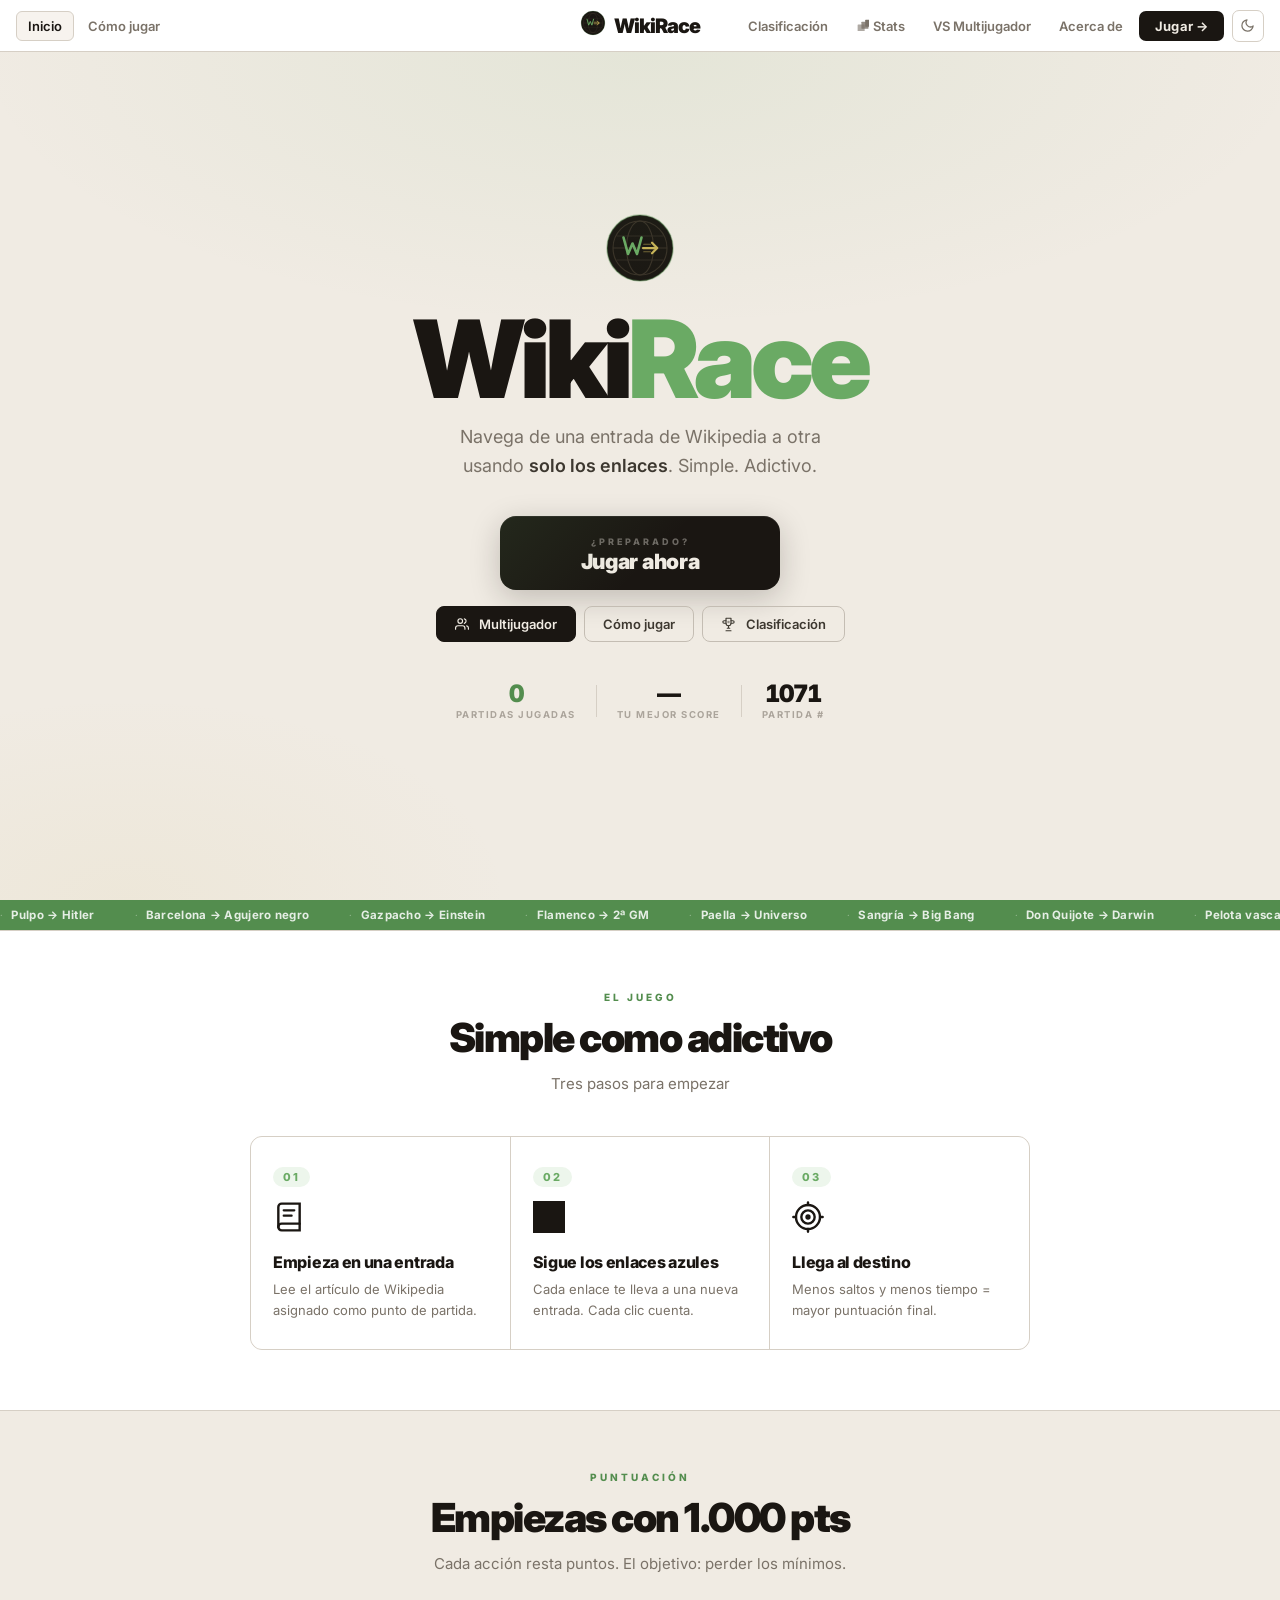
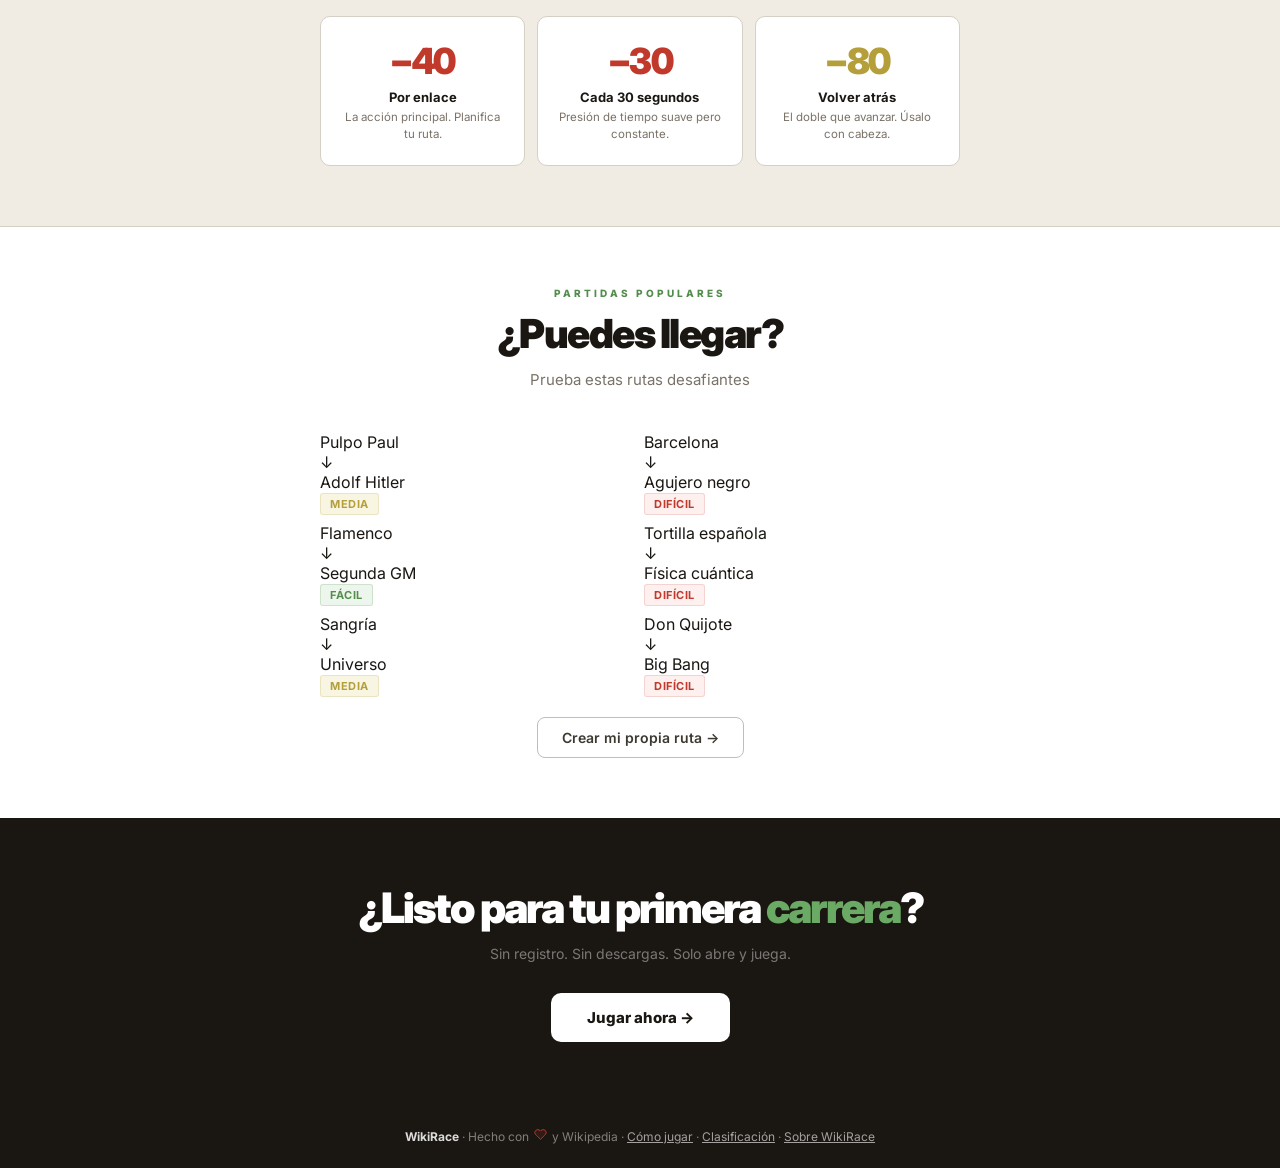
==== index.html @ 260b66a9 "subo estructura completa del juego" ====
<!DOCTYPE html>
<html lang="es">
<head>
<meta charset="UTF-8">
<meta name="viewport" content="width=device-width,initial-scale=1">
<title>WikiRace — Navega Wikipedia como un juego</title>
<link rel="stylesheet" href="shared.css">
<style>
/* ── HERO ── */
.hero{
  min-height:calc(100dvh - 52px);
  display:flex;flex-direction:column;
  align-items:center;justify-content:center;
  text-align:center;padding:40px 20px 60px;
  background:var(--bg);position:relative;overflow:hidden;
}
.hero::before{
  content:'';position:absolute;inset:0;pointer-events:none;
  background:
    radial-gradient(ellipse 80% 50% at 50% 0%,rgba(106,170,100,.09),transparent 65%),
    radial-gradient(ellipse 50% 40% at 10% 100%,rgba(201,180,88,.07),transparent 60%);
}
.hero-logo{margin-bottom:22px;animation:heroLogo .65s cubic-bezier(.16,1,.3,1)}
@keyframes heroLogo{from{opacity:0;transform:scale(.7) translateY(8px)}60%{transform:scale(1.05) translateY(-2px)}to{opacity:1;transform:scale(1) translateY(0)}}

.hero-wordmark{
  font-size:clamp(58px,15vw,108px);font-weight:900;
  letter-spacing:-5px;line-height:.9;color:var(--ink);
  margin-bottom:16px;
  animation:fadeUp .5s ease .1s both;
}
.hero-wordmark em{color:var(--green2);font-style:normal}

.hero-tagline{
  font-size:clamp(14px,3.5vw,18px);color:var(--ink3);
  max-width:400px;margin:0 auto 36px;line-height:1.6;
  animation:fadeUp .5s ease .18s both;
}
.hero-tagline strong{color:var(--ink2);font-weight:600}

/* ── THE BUTTON ── */
.play-btn{
  display:flex;flex-direction:column;align-items:center;
  gap:4px;background:var(--ink);color:var(--bg);
  border:none;border-radius:16px;
  padding:20px 52px 18px;
  min-width:min(280px,80vw);
  font-family:var(--font);cursor:pointer;
  box-shadow:0 8px 30px rgba(26,22,18,.22),inset 0 1px 0 rgba(255,255,255,.07);
  transition:all .18s cubic-bezier(.16,1,.3,1);
  position:relative;overflow:hidden;
  animation:fadeUp .5s ease .26s both;
  margin-bottom:16px;
  -webkit-appearance:none;
}
.play-btn::before{content:'';position:absolute;inset:0;background:linear-gradient(135deg,rgba(106,170,100,.12),transparent 55%);pointer-events:none}
.play-btn:hover{background:var(--ink2);transform:translateY(-3px) scale(1.02);box-shadow:0 14px 40px rgba(26,22,18,.26)}
.play-btn:active{transform:scale(.98)}
.pb-eye{font-size:9px;font-weight:800;letter-spacing:3px;text-transform:uppercase;opacity:.38}
.pb-main{font-size:21px;font-weight:900;letter-spacing:-.3px;line-height:1}
.pb-sub{font-size:10px;font-weight:600;letter-spacing:1.5px;text-transform:uppercase;opacity:.4}

.hero-links{
  display:flex;gap:8px;flex-wrap:wrap;justify-content:center;
  animation:fadeUp .5s ease .34s both;margin-bottom:40px;
}
.hl-btn{
  padding:9px 18px;background:transparent;color:var(--ink2);
  border:1.5px solid var(--border2);border-radius:8px;
  font-size:13px;font-weight:600;cursor:pointer;font-family:var(--font);
  transition:all .13s;text-decoration:none;display:inline-flex;align-items:center;gap:5px;
  -webkit-appearance:none;
}
.hl-btn:hover{border-color:var(--ink3);background:var(--surface);color:var(--ink)}

/* STATS */
.hero-stats{
  display:flex;align-items:center;gap:20px;flex-wrap:wrap;justify-content:center;
  animation:fadeUp .5s ease .42s both;
}
.hs{text-align:center}
.hs-n{font-size:24px;font-weight:900;color:var(--ink);letter-spacing:-1px;font-variant-numeric:tabular-nums;line-height:1}
.hs-n.g{color:var(--green)}
.hs-l{font-size:9.5px;font-weight:700;text-transform:uppercase;letter-spacing:1.5px;color:var(--ink4);margin-top:3px}
.hs-sep{width:1px;height:32px;background:var(--border)}

/* ── TICKER ── */
.ticker-wrap{overflow:hidden;background:var(--green);padding:8px 0}
.ticker-inner{display:flex;gap:40px;animation:tickerScroll 26s linear infinite;white-space:nowrap;width:max-content}
.tick{font-size:11.5px;font-weight:700;color:rgba(255,255,255,.85);letter-spacing:.3px;display:inline-flex;align-items:center;gap:8px}
.tick::before{content:'·';opacity:.4;font-size:8px}
@keyframes tickerScroll{from{transform:translateX(0)}to{transform:translateX(-50%)}}

/* ── HOW ── */
.how-section{background:var(--surface);border-top:1px solid var(--border);border-bottom:1px solid var(--border);padding:60px 20px}
.steps-grid{
  display:grid;grid-template-columns:repeat(3,1fr);
  gap:1px;background:var(--border);
  border:1px solid var(--border);border-radius:12px;
  overflow:hidden;max-width:780px;margin:0 auto;
}
.step{background:var(--surface);padding:28px 22px}
.step-n{font-size:11px;font-weight:800;letter-spacing:2px;color:var(--green2);background:var(--green-bg);display:inline-block;padding:3px 10px;border-radius:99px;margin-bottom:14px}
.step-ico{font-size:28px;margin-bottom:12px;display:block}
.step-h{font-size:16px;font-weight:800;color:var(--ink);margin-bottom:7px;letter-spacing:-.3px}
.step-p{font-size:13px;color:var(--ink3);line-height:1.6}
@media(max-width:600px){
  .steps-grid{grid-template-columns:1fr}
  .step{padding:22px 18px;display:flex;gap:14px;align-items:flex-start}
  .step-ico{font-size:24px;margin:0;flex-shrink:0}
  .step-text{}
  .step-n{display:none}
}

/* ── SCORING ── */
.scoring-section{padding:60px 20px;background:var(--bg)}
.score-cards{
  display:grid;grid-template-columns:repeat(3,1fr);
  gap:12px;max-width:640px;margin:0 auto;
}
.sc-card{background:var(--surface);border:1px solid var(--border);border-radius:10px;padding:22px 18px;text-align:center}
.scp{font-size:36px;font-weight:900;letter-spacing:-1.5px;margin-bottom:6px;font-variant-numeric:tabular-nums}
.scp.r{color:var(--red)}.scp.y{color:var(--yellow)}.scp.g{color:var(--green)}
.sc-title{font-size:13px;font-weight:700;color:var(--ink);margin-bottom:4px}
.sc-desc{font-size:11.5px;color:var(--ink3);line-height:1.5}
@media(max-width:520px){
  .score-cards{grid-template-columns:1fr;max-width:380px}
  .sc-card{display:flex;align-items:center;gap:16px;text-align:left;padding:16px}
  .scp{font-size:28px;flex-shrink:0;min-width:56px}
  .sc-desc{display:none}
}

/* ── EXAMPLES ── */
.examples-section{background:var(--surface);border-top:1px solid var(--border);padding:60px 20px}
.examples-grid{
  display:grid;grid-template-columns:repeat(2,1fr);
  gap:8px;max-width:640px;margin:0 auto;
}
@media(max-width:440px){.examples-grid{grid-template-columns:1fr}}

/* ── CTA BAND ── */
.cta-band{background:var(--ink);padding:64px 20px;text-align:center}
.cta-title{font-size:clamp(26px,6vw,42px);font-weight:900;color:#fff;letter-spacing:-2px;margin-bottom:10px}
.cta-title em{color:var(--green2);font-style:normal}
.cta-sub{color:rgba(255,255,255,.42);font-size:14px;max-width:340px;margin:0 auto 28px;line-height:1.6}
.cta-btn{background:#fff;color:var(--ink);padding:15px 36px;border-radius:10px;font-size:15px;font-weight:800;border:none;cursor:pointer;font-family:var(--font);transition:all .14s;-webkit-appearance:none}
.cta-btn:hover{background:var(--bg);transform:translateY(-1px)}
.cta-btn:active{transform:scale(.98)}
</style>
</head>
<body>

<!-- NAV -->
<nav class="site-nav nav-centered">
  <div class="nav-left">
    <a href="index.html" class="nav-link active">Inicio</a>
    <a href="howtoplay.html" class="nav-link">Cómo jugar</a>
  </div>
  <a href="index.html" class="nav-logo">
    <span class="nav-logo-icon" data-size="26"></span>WikiRace
  </a>
  <div class="nav-right">
    <a href="leaderboard.html" class="nav-link">Clasificación</a>
    <a href="stats.html" class="nav-link"><span style="display:inline-flex;align-items:center;flex-shrink:0;margin-right:4px"><svg width="13" height="13" viewBox="0 0 24 24" fill="none" xmlns="http://www.w3.org/2000/svg" ><rect x="3" y="12" width="13" height="13" rx="1" fill="currentColor" opacity=".6"/><rect x="10" y="7" width="13" height="13" rx="1" fill="currentColor" opacity=".8"/><rect x="17" y="3" width="13" height="13" rx="1" fill="currentColor"/></svg></span>Stats</a>
    <a href="multi.html" class="nav-link">VS Multijugador</a>
  <a href="about.html" class="nav-link">Acerca de</a>
    <button class="nav-cta nav-desktop-cta" onclick="location.href='game.html'">Jugar &rarr;</button>
    <button class="nav-dark-toggle" title="Modo oscuro"></button>
  </div>
  <button class="nav-hamburger" aria-label="Menú"></button>
</nav>
<div class="nav-overlay"></div>
<div class="nav-drawer">
  <a href="index.html" class="nav-link active">Inicio</a>
  <a href="howtoplay.html" class="nav-link">Cómo jugar</a>
  <a href="leaderboard.html" class="nav-link">Clasificación</a>
  <a href="stats.html" class="nav-link"><span style="display:inline-flex;align-items:center;flex-shrink:0;margin-right:4px"><svg width="13" height="13" viewBox="0 0 24 24" fill="none" xmlns="http://www.w3.org/2000/svg" ><rect x="3" y="12" width="13" height="13" rx="1" fill="currentColor" opacity=".6"/><rect x="10" y="7" width="13" height="13" rx="1" fill="currentColor" opacity=".8"/><rect x="17" y="3" width="13" height="13" rx="1" fill="currentColor"/></svg></span>Stats</a>
  <a href="multi.html" class="nav-link">VS Multijugador</a>
  <a href="about.html" class="nav-link">Acerca de</a>
  <button class="nav-cta btn-block" onclick="location.href='game.html'">Jugar ahora &rarr;</button>
  <button class="nav-drawer-dm">
    <span class="dm-label">Modo oscuro</span>
    <span class="dm-icon"></span>
  </button>
</div>
<!-- HERO -->
<section class="hero">
  <div class="hero-logo" id="hero-logo"></div>
  <h1 class="hero-wordmark">Wiki<em>Race</em></h1>
  <p class="hero-tagline">Navega de una entrada de Wikipedia a otra usando <strong>solo los enlaces</strong>. Simple. Adictivo.</p>

  <button class="play-btn" onclick="location.href='game.html'">
    <span class="pb-eye">¿Preparado?</span>
    <span class="pb-main">Jugar ahora</span>
    </button>

  <div class="hero-links">
    <a href="multi.html" class="hl-btn" style="background:var(--ink);color:var(--bg);border-color:var(--ink)"><svg width="14" height="14" viewBox="0 0 24 24" fill="none" style="margin-right:5px"><path d="M17 21v-2a4 4 0 00-4-4H5a4 4 0 00-4 4v2" stroke="currentColor" stroke-width="2" stroke-linecap="round"/><circle cx="9" cy="7" r="4" stroke="currentColor" stroke-width="2"/><path d="M23 21v-2a4 4 0 00-3-3.87M16 3.13a4 4 0 010 7.75" stroke="currentColor" stroke-width="2" stroke-linecap="round"/></svg>Multijugador</a>
    <a href="howtoplay.html" class="hl-btn">Cómo jugar</a>
    <a href="leaderboard.html" class="hl-btn"><span style="display:inline-flex;align-items:center;flex-shrink:0;margin-right:5px"><svg width="15" height="15" viewBox="0 0 24 24" fill="none" xmlns="http://www.w3.org/2000/svg" ><path d="M8 2h8v8a4 4 0 01-8 0V2z" stroke="currentColor" stroke-width="1.8" stroke-linejoin="round"/><path d="M8 6H5a2 2 0 000 4h3M16 6h3a2 2 0 010 4h-3" stroke="currentColor" stroke-width="1.8" stroke-linecap="round"/><path d="M12 14v4M8 22h8M10 18h4" stroke="currentColor" stroke-width="1.8" stroke-linecap="round"/><circle cx="12" cy="8" r="2" fill="currentColor" opacity=".5"/></svg></span>Clasificación</a>
  </div>

  <div class="hero-stats">
    <div class="hs"><div class="hs-n g" id="st-played">0</div><div class="hs-l">Partidas jugadas</div></div>
    <div class="hs-sep"></div>
    <div class="hs"><div class="hs-n" id="st-best">—</div><div class="hs-l">Tu mejor score</div></div>
    <div class="hs-sep"></div>
    <div class="hs"><div class="hs-n" id="st-day">1</div><div class="hs-l">Partida #</div></div>
  </div>
</section>

<!-- TICKER -->
<div class="ticker-wrap" aria-hidden="true">
  <div class="ticker-inner" id="ticker"></div>
</div>

<!-- HOW -->
<section class="how-section">
  <div class="container">
    <div class="sec-label">El juego</div>
    <h2 class="sec-title">Simple como adictivo</h2>
    <p class="sec-desc">Tres pasos para empezar</p>
    <div class="steps-grid">
      <div class="step">
        <div class="step-n">01</div>
        <span class="step-ico"><span style="display:inline-flex;align-items:center;flex-shrink:0;"><svg width="32" height="32" viewBox="0 0 24 24" fill="none" xmlns="http://www.w3.org/2000/svg" ><path d="M4 19.5A2.5 2.5 0 016.5 17H20" stroke="currentColor" stroke-width="1.8" stroke-linecap="round"/><path d="M6.5 2H20v20H6.5A2.5 2.5 0 014 19.5v-15A2.5 2.5 0 016.5 2z" stroke="currentColor" stroke-width="1.8"/><path d="M8 7h8M8 11h6" stroke="currentColor" stroke-width="1.6" stroke-linecap="round"/></svg></span></span>
        <div class="step-text">
          <div class="step-h">Empieza en una entrada</div>
          <p class="step-p">Lee el artículo de Wikipedia asignado como punto de partida.</p>
        </div>
      </div>
      <div class="step">
        <div class="step-n">02</div>
        <span class="step-ico"><span style="display:inline-flex;align-items:center;flex-shrink:0;"><svg width="32" height="32" viewBox="0 0 24 24" fill="none" xmlns="http://www.w3.org/2000/svg" ><path d="M10 13a5 5 0 007.54.54l3-3a5 5 0 00-7.07-7.07l-1.72 1.71" stroke="currentColor" stroke-width="32" stroke-linecap="round" stroke-linejoin="round"/><path d="M14 11a5 5 0 00-7.54-.54l-3 3a5 5 0 007.07 7.07l1.71-1.71" stroke="currentColor" stroke-width="32" stroke-linecap="round" stroke-linejoin="round"/></svg></span></span>
        <div class="step-text">
          <div class="step-h">Sigue los enlaces azules</div>
          <p class="step-p">Cada enlace te lleva a una nueva entrada. Cada clic cuenta.</p>
        </div>
      </div>
      <div class="step">
        <div class="step-n">03</div>
        <span class="step-ico"><span style="display:inline-flex;align-items:center;flex-shrink:0;"><svg width="32" height="32" viewBox="0 0 24 24" fill="none" xmlns="http://www.w3.org/2000/svg" ><circle cx="12" cy="12" r="9" stroke="currentColor" stroke-width="1.8"/><circle cx="12" cy="12" r="5" stroke="currentColor" stroke-width="1.8"/><circle cx="12" cy="12" r="2" fill="currentColor"/><path d="M12 3V1M12 23v-2M3 12H1M23 12h-2" stroke="currentColor" stroke-width="1.8" stroke-linecap="round"/></svg></span></span>
        <div class="step-text">
          <div class="step-h">Llega al destino</div>
          <p class="step-p">Menos saltos y menos tiempo = mayor puntuación final.</p>
        </div>
      </div>
    </div>
  </div>
</section>

<!-- SCORING -->
<section class="scoring-section">
  <div class="container">
    <div class="sec-label">Puntuación</div>
    <h2 class="sec-title">Empiezas con 1.000 pts</h2>
    <p class="sec-desc">Cada acción resta puntos. El objetivo: perder los mínimos.</p>
    <div class="score-cards">
      <div class="sc-card">
        <div class="scp r">−40</div>
        <div class="sc-title">Por enlace</div>
        <p class="sc-desc">La acción principal. Planifica tu ruta.</p>
      </div>
      <div class="sc-card">
        <div class="scp r">−30</div>
        <div class="sc-title">Cada 30 segundos</div>
        <p class="sc-desc">Presión de tiempo suave pero constante.</p>
      </div>
      <div class="sc-card">
        <div class="scp y">−80</div>
        <div class="sc-title">Volver atrás</div>
        <p class="sc-desc">El doble que avanzar. Úsalo con cabeza.</p>
      </div>
    </div>
  </div>
</section>

<!-- EXAMPLES -->
<section class="examples-section">
  <div class="container">
    <div class="sec-label">Partidas populares</div>
    <h2 class="sec-title">¿Puedes llegar?</h2>
    <p class="sec-desc">Prueba estas rutas desafiantes</p>
    <div class="examples-grid" id="ex-grid"></div>
    <div style="text-align:center;margin-top:20px">
      <button class="hl-btn" onclick="location.href='game.html'" style="font-size:14px;padding:11px 24px">Crear mi propia ruta →</button>
    </div>
  </div>
</section>

<!-- CTA -->
<section class="cta-band">
  <div class="container-sm">
    <h2 class="cta-title">¿Listo para tu primera <em>carrera</em>?</h2>
    <p class="cta-sub">Sin registro. Sin descargas. Solo abre y juega.</p>
    <button class="cta-btn" onclick="location.href='game.html'">Jugar ahora →</button>
  </div>
</section>

<footer class="site-footer">
  <strong>WikiRace</strong> · Hecho con <span style="display:inline-flex;align-items:center;flex-shrink:0;color:#c0392b;margin:0 2px"><svg width="13" height="13" viewBox="0 0 24 24" fill="none" xmlns="http://www.w3.org/2000/svg" ><path d="M20.8 4.6a5.5 5.5 0 00-7.8 0L12 5.7l-1-1.1a5.5 5.5 0 00-7.8 7.8l1.1 1L12 21l7.7-7.6 1.1-1.1a5.5 5.5 0 000-7.7z" stroke="currentColor" stroke-width="1.6" fill="currentColor" opacity=".15"/><path d="M20.8 4.6a5.5 5.5 0 00-7.8 0L12 5.7l-1-1.1a5.5 5.5 0 00-7.8 7.8l1.1 1L12 21l7.7-7.6 1.1-1.1a5.5 5.5 0 000-7.7z" stroke="currentColor" stroke-width="1.6"/></svg></span> y Wikipedia ·
  <a href="howtoplay.html">Cómo jugar</a> · <a href="leaderboard.html">Clasificación</a> · <a href="about.html">Sobre WikiRace</a>
</footer>

<script src="shared.js"></script>
<script>
document.getElementById('hero-logo').innerHTML = logoSVG(72);

var scores = getScores();
document.getElementById('st-played').textContent = scores.length || '0';
var best = getMyBest();
document.getElementById('st-best').textContent = best ? best.score : '—';
document.getElementById('st-day').textContent = getDayNumber();

var TICKS=['Pulpo → Hitler','Barcelona → Agujero negro','Gazpacho → Einstein','Flamenco → 2ª GM','Paella → Universo','Sangría → Big Bang','Don Quijote → Darwin','Pelota vasca → Newton'];
var th=document.getElementById('ticker');
var th2='';for(var i=0;i<2;i++)TICKS.forEach(function(t){th2+='<span class="tick">'+t+'</span>';});
th.innerHTML=th2;

var EX=[
  {s:'Pulpo Paul',e:'Adolf Hitler',d:'Media',dc:'badge-yellow'},
  {s:'Barcelona',e:'Agujero negro',d:'Difícil',dc:'badge-red'},
  {s:'Flamenco',e:'Segunda GM',d:'Fácil',dc:'badge-green'},
  {s:'Tortilla española',e:'Física cuántica',d:'Difícil',dc:'badge-red'},
  {s:'Sangría',e:'Universo',d:'Media',dc:'badge-yellow'},
  {s:'Don Quijote',e:'Big Bang',d:'Difícil',dc:'badge-red'},
];
document.getElementById('ex-grid').innerHTML=EX.map(function(e){
  return '<div class="ex" onclick="location.href=\'game.html\'">'
    +'<div class="ex-f">'+e.s+'</div><div class="ex-a">↓</div><div class="ex-t">'+e.e+'</div>'
    +'<div class="ex-d"><span class="badge '+e.dc+'">'+e.d+'</span></div></div>';
}).join('');
</script>
</body>
</html>
---- shared.css ----
/* ═══════════════════════════════════════════
   WikiRace — Shared Styles  (Mobile-first)
   v3 — dark mode, normalized nav, SVG arrows
═══════════════════════════════════════════ */
@import url('https://fonts.googleapis.com/css2?family=Inter:ital,wght@0,400;0,500;0,600;0,700;0,800;0,900;1,400&display=swap');

*{box-sizing:border-box;margin:0;padding:0;-webkit-tap-highlight-color:transparent}

/* ── CSS VARIABLES (light + dark) ── */
:root{
  --bg:#f0ebe3;
  --surface:#ffffff;
  --surface2:#f7f3ee;
  --surface3:#ede8e0;
  --border:#d6cfc5;
  --border2:#c4bdb3;
  --ink:#1a1612;
  --ink2:#3d3830;
  --ink3:#7a7268;
  --ink4:#aba49b;
  --green:#538d4e;
  --green2:#6aaa64;
  --green-bg:#edf6ec;
  --yellow:#b59f3b;
  --yellow2:#c9b458;
  --yellow-bg:#f9f5e3;
  --red:#c0392b;
  --red-bg:#fdf0ee;
  --font:'Inter',-apple-system,BlinkMacSystemFont,sans-serif;
  --nav-h:52px;
}
body.dark{
  --bg:#121213;
  --surface:#1a1a1b;
  --surface2:#121213;
  --surface3:#1e1e1f;
  --border:#3a3a3c;
  --border2:#48484a;
  --ink:#ffffff;
  --ink2:#d7dadc;
  --ink3:#818384;
  --ink4:#565758;
  --green:#538d4e;
  --green2:#6aaa64;
  --green-bg:#1a2b1a;
  --yellow:#b59f3b;
  --yellow-bg:#1f1d0e;
  --red:#c0392b;
  --red-bg:#1f0d0d;
}

html{-webkit-text-size-adjust:100%;scroll-behavior:smooth}
body{font-family:var(--font);-webkit-font-smoothing:antialiased;color:var(--ink);background:var(--bg);min-height:100vh;overflow-x:hidden;transition:background .25s,color .25s}
a{color:inherit;text-decoration:none}
button{cursor:pointer;font-family:var(--font)}
img{max-width:100%;height:auto}

/* ── KEYFRAMES ── */
@keyframes fadeUp{from{opacity:0;transform:translateY(10px)}to{opacity:1;transform:translateY(0)}}
@keyframes fadeIn{from{opacity:0}to{opacity:1}}
@keyframes popIn{from{opacity:0;transform:scale(.72)}to{opacity:1;transform:scale(1)}}
@keyframes spin{to{transform:rotate(360deg)}}
@keyframes slideDown{from{opacity:0;transform:translateY(-6px)}to{opacity:1;transform:translateY(0)}}

/* ═══════════════════════════════════════════
   SITE NAV
═══════════════════════════════════════════ */
.site-nav{
  width:100%;background:var(--surface);
  border-bottom:1px solid var(--border);
  display:flex;align-items:center;
  padding:0 16px;height:var(--nav-h);
  position:sticky;top:0;z-index:200;
  transition:background .25s,border-color .25s;
}
.site-nav.nav-centered{justify-content:center}
.site-nav.nav-centered .nav-logo{position:absolute;left:50%;transform:translateX(-50%)}
.site-nav.nav-centered .nav-left{margin-right:auto}
.site-nav.nav-centered .nav-right{margin-left:auto;display:flex;align-items:center;gap:4px}

.nav-logo{
  font-size:20px;font-weight:900;letter-spacing:-1px;
  color:var(--ink);display:flex;align-items:center;gap:8px;
  text-decoration:none;white-space:nowrap;flex-shrink:0;
}
.nav-logo em{color:var(--green2);font-style:normal}

.nav-left,.nav-right{display:flex;align-items:center;gap:2px}
.nav-link{
  padding:6px 11px;border-radius:6px;font-size:13px;font-weight:600;
  color:var(--ink3);transition:all .12s;border:1px solid transparent;white-space:nowrap;
}
.nav-link:hover{background:var(--surface2);color:var(--ink)}
.nav-link.active{color:var(--ink);background:var(--surface2);border-color:var(--border)}

.nav-cta{
  padding:7px 16px;background:var(--ink);color:var(--bg);
  border:none;border-radius:7px;font-size:13px;font-weight:700;
  transition:all .12s;letter-spacing:.1px;white-space:nowrap;
}
.nav-cta:hover{background:var(--ink2)}

/* ── DARK TOGGLE (shared, appears in every nav) ── */
.nav-dark-toggle{
  background:none;border:1px solid var(--border);border-radius:7px;
  width:32px;height:32px;display:flex;align-items:center;justify-content:center;
  font-size:14px;color:var(--ink3);cursor:pointer;
  transition:all .15s;flex-shrink:0;margin-left:4px;
}
.nav-dark-toggle:hover{background:var(--surface2);border-color:var(--border2);color:var(--ink)}

/* ── HAMBURGER (mobile) ── */
.nav-hamburger{
  display:none;background:none;border:none;
  color:var(--ink);line-height:1;padding:6px;border-radius:6px;
}
.nav-hamburger svg{display:block}

/* Mobile drawer */
.nav-drawer{
  position:fixed;top:var(--nav-h);left:0;right:0;bottom:0;
  background:var(--surface);z-index:199;
  display:flex;flex-direction:column;padding:12px;gap:4px;
  transform:translateY(-110%);transition:transform .25s cubic-bezier(.16,1,.3,1);
  border-top:1px solid var(--border);overflow-y:auto;
}
.nav-drawer.open{transform:translateY(0)}
.nav-drawer .nav-link{font-size:16px;padding:13px 14px;border-radius:8px;border:none}
.nav-drawer .nav-cta{margin-top:8px;padding:14px;font-size:15px;border-radius:8px;text-align:center}
.nav-drawer-dm{
  display:flex;align-items:center;justify-content:space-between;
  padding:12px 14px;border-radius:8px;
  font-size:15px;font-weight:600;color:var(--ink2);
  cursor:pointer;background:none;border:none;width:100%;font-family:var(--font);
  margin-top:4px;border-top:1px solid var(--border);
}
.nav-overlay{position:fixed;inset:0;top:var(--nav-h);background:rgba(0,0,0,.4);z-index:198;display:none}
.nav-overlay.show{display:block}

@media(max-width:700px){
  .nav-left,.nav-right .nav-link,.nav-desktop-cta{display:none!important}
  .nav-hamburger{display:block}
  .site-nav.nav-centered .nav-logo{position:static;transform:none;left:auto}
  .site-nav.nav-centered{justify-content:space-between}
  /* Keep dark toggle visible on mobile */
  .nav-right{display:flex!important;align-items:center;gap:4px}
  .nav-right .nav-dark-toggle{display:flex!important}
}

/* ═══════════════════════════════════════════
   SHARED PAIR DISPLAY  (horizontal: A → B)
═══════════════════════════════════════════ */
.pair-display{
  display:inline-flex;align-items:center;gap:10px;
  font-size:15px;font-weight:700;
}
.pair-from{color:var(--green2)}
.pair-to{color:var(--red)}
.pair-arrow{
  display:flex;align-items:center;justify-content:center;
  color:var(--ink4);flex-shrink:0;
}
/* SVG arrow inline */
.arrow-svg{display:block}

/* ── EXAMPLE CARDS (horizontal layout) ── */
.ex-card-h{
  background:var(--bg);border:1px solid var(--border);border-radius:8px;
  padding:14px 16px;cursor:pointer;transition:all .12s;
  border-left:3px solid var(--border);
  display:flex;align-items:center;gap:10px;flex-wrap:wrap;
  -webkit-tap-highlight-color:transparent;touch-action:manipulation;
}
.ex-card-h:hover,.ex-card-h:active{border-left-color:var(--green2);background:var(--green-bg)}
.ex-from-h{font-size:13px;font-weight:700;color:var(--green);white-space:nowrap;overflow:hidden;text-overflow:ellipsis;max-width:120px}
.ex-to-h{font-size:13px;font-weight:700;color:var(--red);white-space:nowrap;overflow:hidden;text-overflow:ellipsis;max-width:120px}
.ex-arr-h{flex-shrink:0;color:var(--ink4)}
.ex-badge-h{margin-left:auto;flex-shrink:0}

/* ═══════════════════════════════════════════
   BUTTONS
═══════════════════════════════════════════ */
.btn{display:inline-flex;align-items:center;justify-content:center;gap:7px;border:none;border-radius:8px;font-family:var(--font);font-weight:700;cursor:pointer;transition:all .14s;text-decoration:none;letter-spacing:.1px;-webkit-appearance:none}
.btn-primary{background:var(--ink);color:var(--bg)}
.btn-primary:hover{background:var(--ink2);transform:translateY(-1px)}
.btn-primary:active{transform:scale(.98)}
.btn-green{background:var(--green);color:#fff}
.btn-green:hover{background:var(--green2)}
.btn-outline{background:transparent;color:var(--ink);border:1.5px solid var(--border2)}
.btn-outline:hover{border-color:var(--ink3);background:var(--surface)}
.btn-sm{padding:8px 16px;font-size:13px;border-radius:6px}
.btn-md{padding:12px 22px;font-size:14px}
.btn-lg{padding:14px 28px;font-size:15px;border-radius:10px}
.btn-xl{padding:16px 36px;font-size:17px;border-radius:12px}
.btn-block{width:100%;justify-content:center}
@media(max-width:480px){.btn-xl{padding:14px 24px;font-size:15px}}

/* ── CARDS ── */
.card{background:var(--surface);border:1px solid var(--border);border-radius:12px;overflow:hidden;transition:background .25s,border-color .25s}
.card-pad{padding:20px}
@media(max-width:480px){.card-pad{padding:16px}}

/* ── LAYOUT ── */
.section{padding:56px 20px}
.section-sm{padding:36px 20px}
.container{max-width:960px;margin:0 auto;width:100%}
.container-sm{max-width:640px;margin:0 auto;width:100%}
.container-md{max-width:780px;margin:0 auto;width:100%}
@media(max-width:480px){.section{padding:40px 16px}.section-sm{padding:28px 16px}}

/* ── TYPOGRAPHY ── */
.sec-label{font-size:10px;font-weight:800;letter-spacing:3px;text-transform:uppercase;color:var(--green);margin-bottom:10px;text-align:center}
.sec-title{font-size:clamp(26px,5vw,40px);font-weight:900;letter-spacing:-1.5px;text-align:center;margin-bottom:10px;color:var(--ink)}
.sec-desc{font-size:15px;color:var(--ink3);text-align:center;max-width:440px;margin:0 auto 40px;line-height:1.6}
@media(max-width:480px){.sec-title{letter-spacing:-1px}.sec-desc{font-size:14px;margin-bottom:28px}}

/* ── BADGES ── */
.badge{display:inline-flex;align-items:center;gap:4px;padding:3px 9px;border-radius:3px;font-size:11px;font-weight:700;letter-spacing:.5px;text-transform:uppercase}
.badge-green{background:var(--green-bg);color:var(--green);border:1px solid rgba(83,141,78,.2)}
.badge-yellow{background:var(--yellow-bg);color:var(--yellow);border:1px solid rgba(181,159,59,.2)}
.badge-red{background:var(--red-bg);color:var(--red);border:1px solid rgba(192,57,43,.15)}

/* ── FOOTER ── */
.site-footer{background:var(--ink);color:rgba(255,255,255,.45);text-align:center;padding:20px 16px;font-size:12px;line-height:1.8}
.site-footer strong{color:rgba(255,255,255,.85)}
.site-footer a{color:rgba(255,255,255,.6);text-decoration:underline}
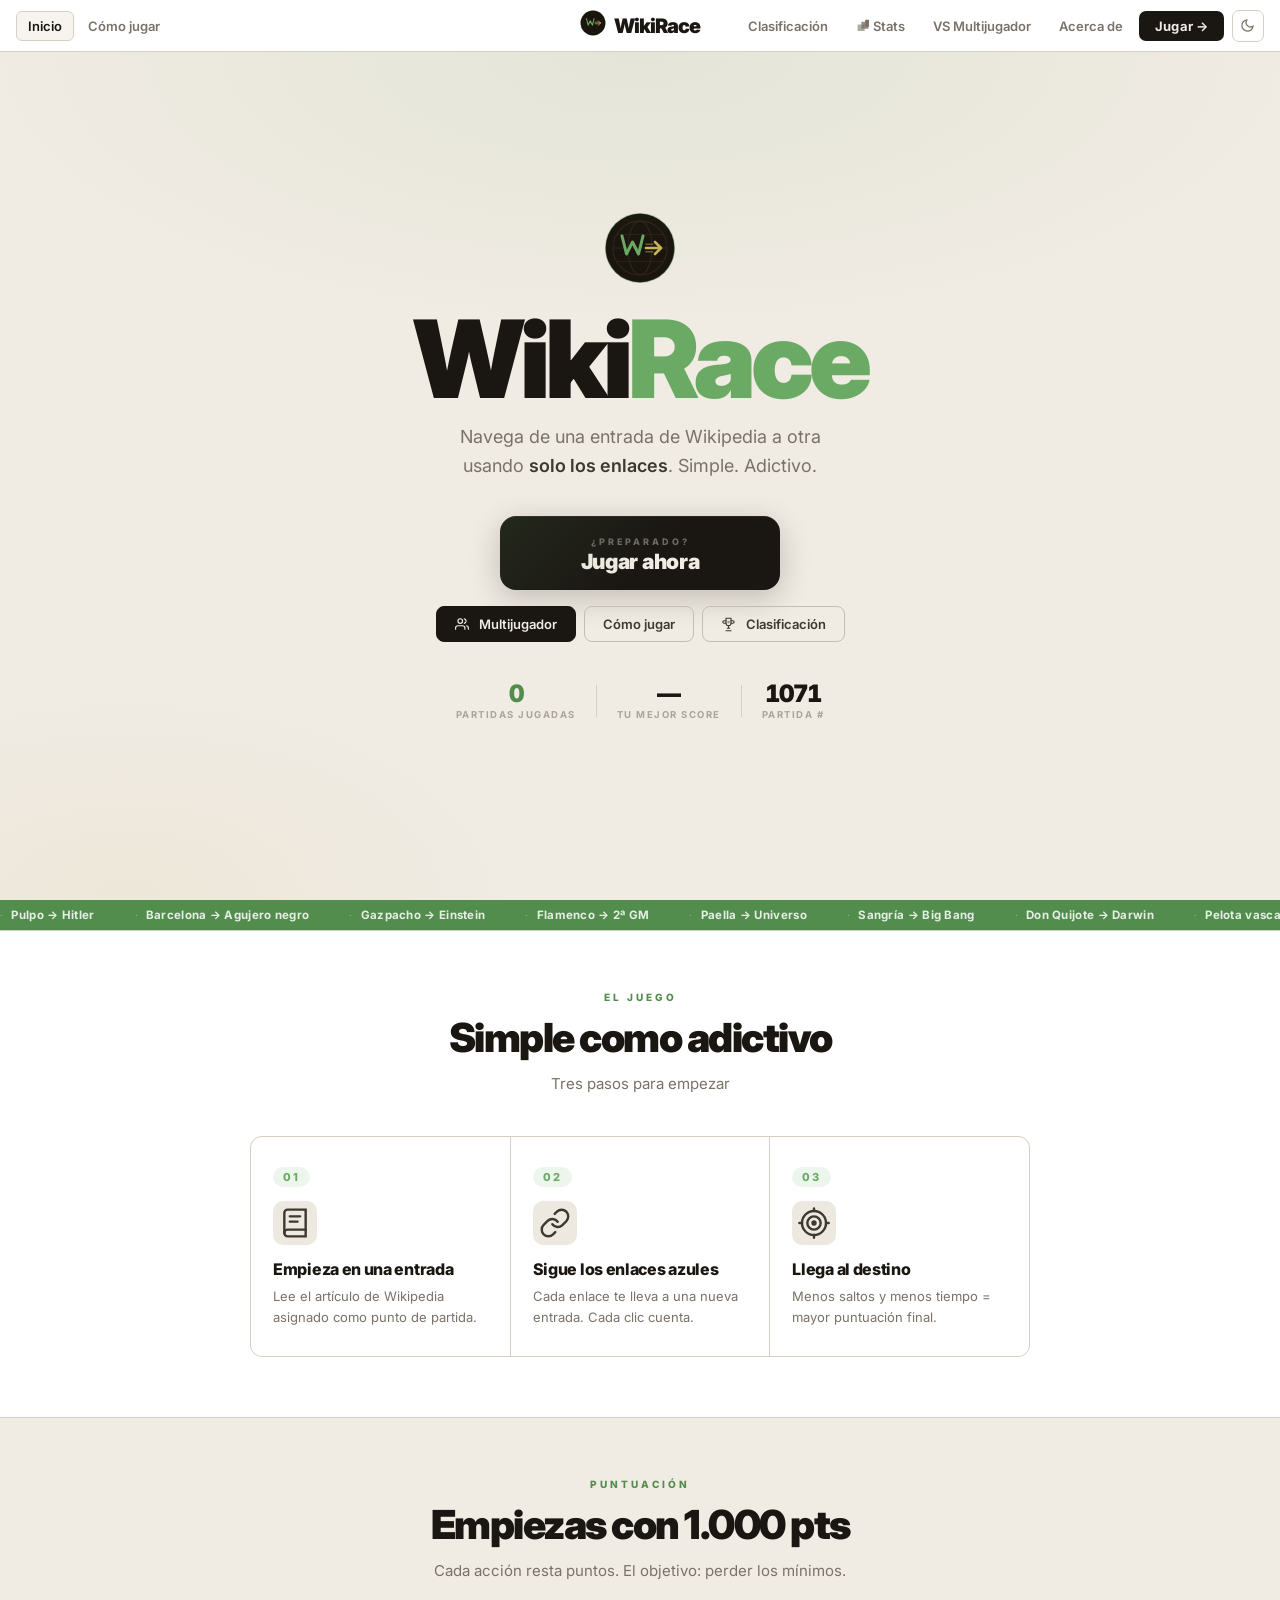
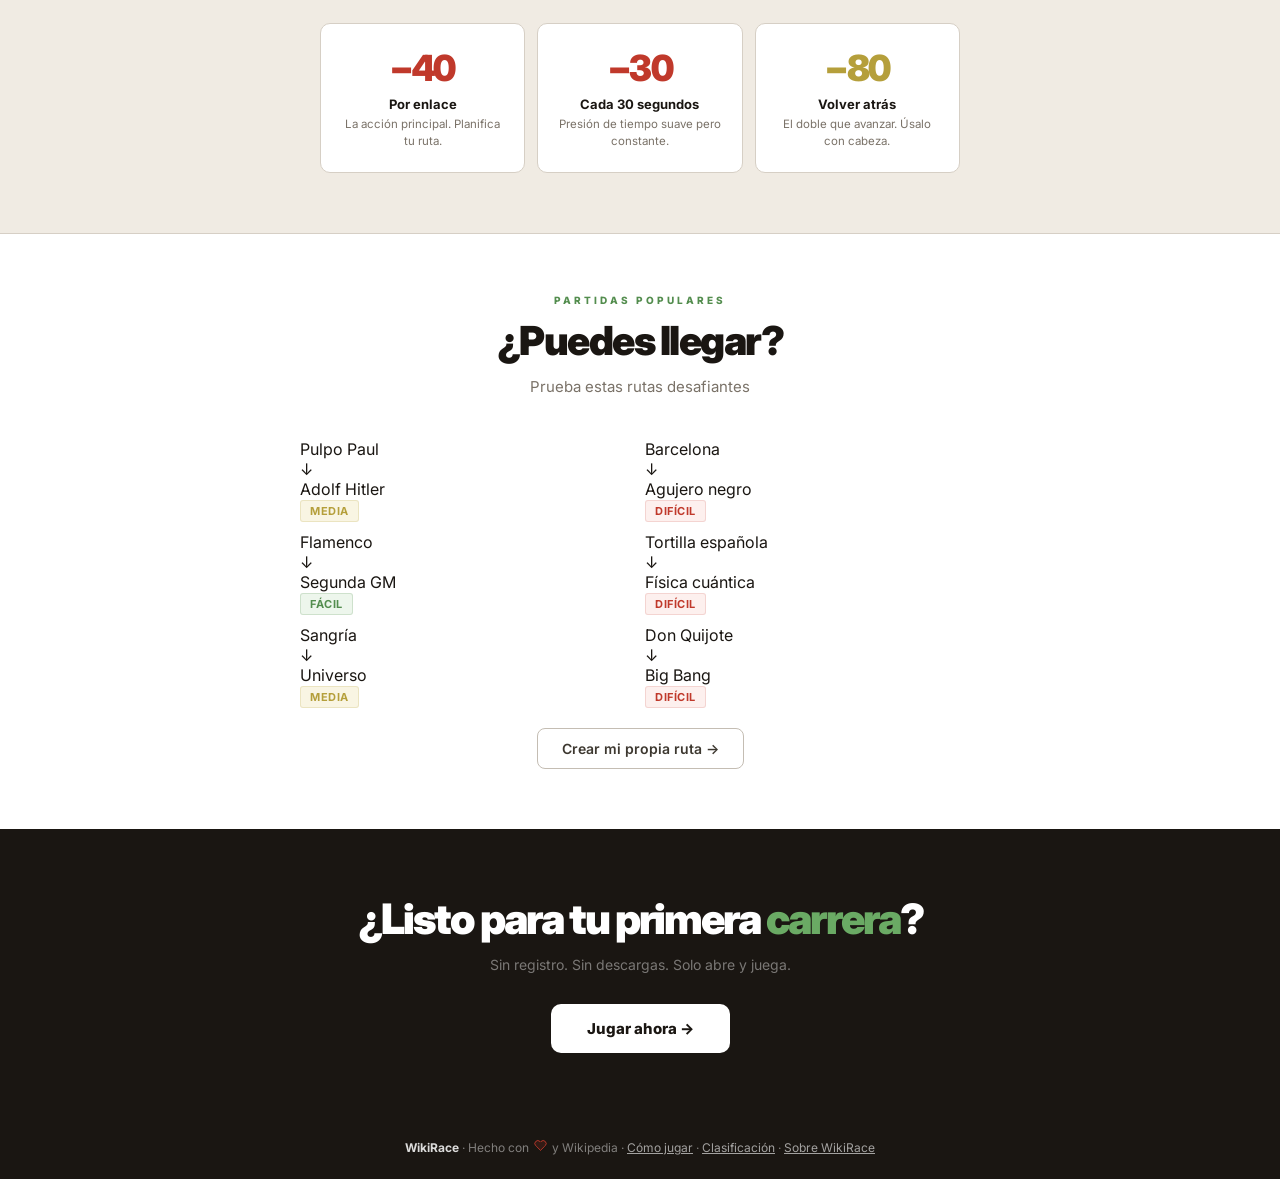
==== commit 8180178c: "subo estructura completa del juego" ====
--- a/index.html
+++ b/index.html
@@ -101,13 +101,19 @@
 }
 .step{background:var(--surface);padding:28px 22px}
 .step-n{font-size:11px;font-weight:800;letter-spacing:2px;color:var(--green2);background:var(--green-bg);display:inline-block;padding:3px 10px;border-radius:99px;margin-bottom:14px}
-.step-ico{font-size:28px;margin-bottom:12px;display:block}
+.step-ico{
+  width:44px;height:44px;margin-bottom:14px;
+  display:flex;align-items:center;justify-content:center;
+  background:var(--surface3);border-radius:10px;
+  color:var(--ink2);flex-shrink:0;
+}
+.step-ico svg{display:block}
 .step-h{font-size:16px;font-weight:800;color:var(--ink);margin-bottom:7px;letter-spacing:-.3px}
 .step-p{font-size:13px;color:var(--ink3);line-height:1.6}
 @media(max-width:600px){
   .steps-grid{grid-template-columns:1fr}
   .step{padding:22px 18px;display:flex;gap:14px;align-items:flex-start}
-  .step-ico{font-size:24px;margin:0;flex-shrink:0}
+  .step-ico{width:40px;height:40px;margin:0;flex-shrink:0;background:var(--surface3);border-radius:9px;display:flex;align-items:center;justify-content:center;color:var(--ink2)}
   .step-text{}
   .step-n{display:none}
 }
@@ -134,7 +140,7 @@
 .examples-section{background:var(--surface);border-top:1px solid var(--border);padding:60px 20px}
 .examples-grid{
   display:grid;grid-template-columns:repeat(2,1fr);
-  gap:8px;max-width:640px;margin:0 auto;
+  gap:10px;max-width:680px;margin:0 auto;
 }
 @media(max-width:440px){.examples-grid{grid-template-columns:1fr}}
 
@@ -231,7 +237,7 @@
       </div>
       <div class="step">
         <div class="step-n">02</div>
-        <span class="step-ico"><span style="display:inline-flex;align-items:center;flex-shrink:0;"><svg width="32" height="32" viewBox="0 0 24 24" fill="none" xmlns="http://www.w3.org/2000/svg" ><path d="M10 13a5 5 0 007.54.54l3-3a5 5 0 00-7.07-7.07l-1.72 1.71" stroke="currentColor" stroke-width="32" stroke-linecap="round" stroke-linejoin="round"/><path d="M14 11a5 5 0 00-7.54-.54l-3 3a5 5 0 007.07 7.07l1.71-1.71" stroke="currentColor" stroke-width="32" stroke-linecap="round" stroke-linejoin="round"/></svg></span></span>
+        <span class="step-ico"><span style="display:inline-flex;align-items:center;flex-shrink:0;"><svg width="32" height="32" viewBox="0 0 24 24" fill="none" xmlns="http://www.w3.org/2000/svg" ><path d="M10 13a5 5 0 007.54.54l3-3a5 5 0 00-7.07-7.07l-1.72 1.71" stroke="currentColor" stroke-width="1.8" stroke-linecap="round" stroke-linejoin="round"/><path d="M14 11a5 5 0 00-7.54-.54l-3 3a5 5 0 007.07 7.07l1.71-1.71" stroke="currentColor" stroke-width="1.8" stroke-linecap="round" stroke-linejoin="round"/></svg></span></span>
         <div class="step-text">
           <div class="step-h">Sigue los enlaces azules</div>
           <p class="step-p">Cada enlace te lleva a una nueva entrada. Cada clic cuenta.</p>
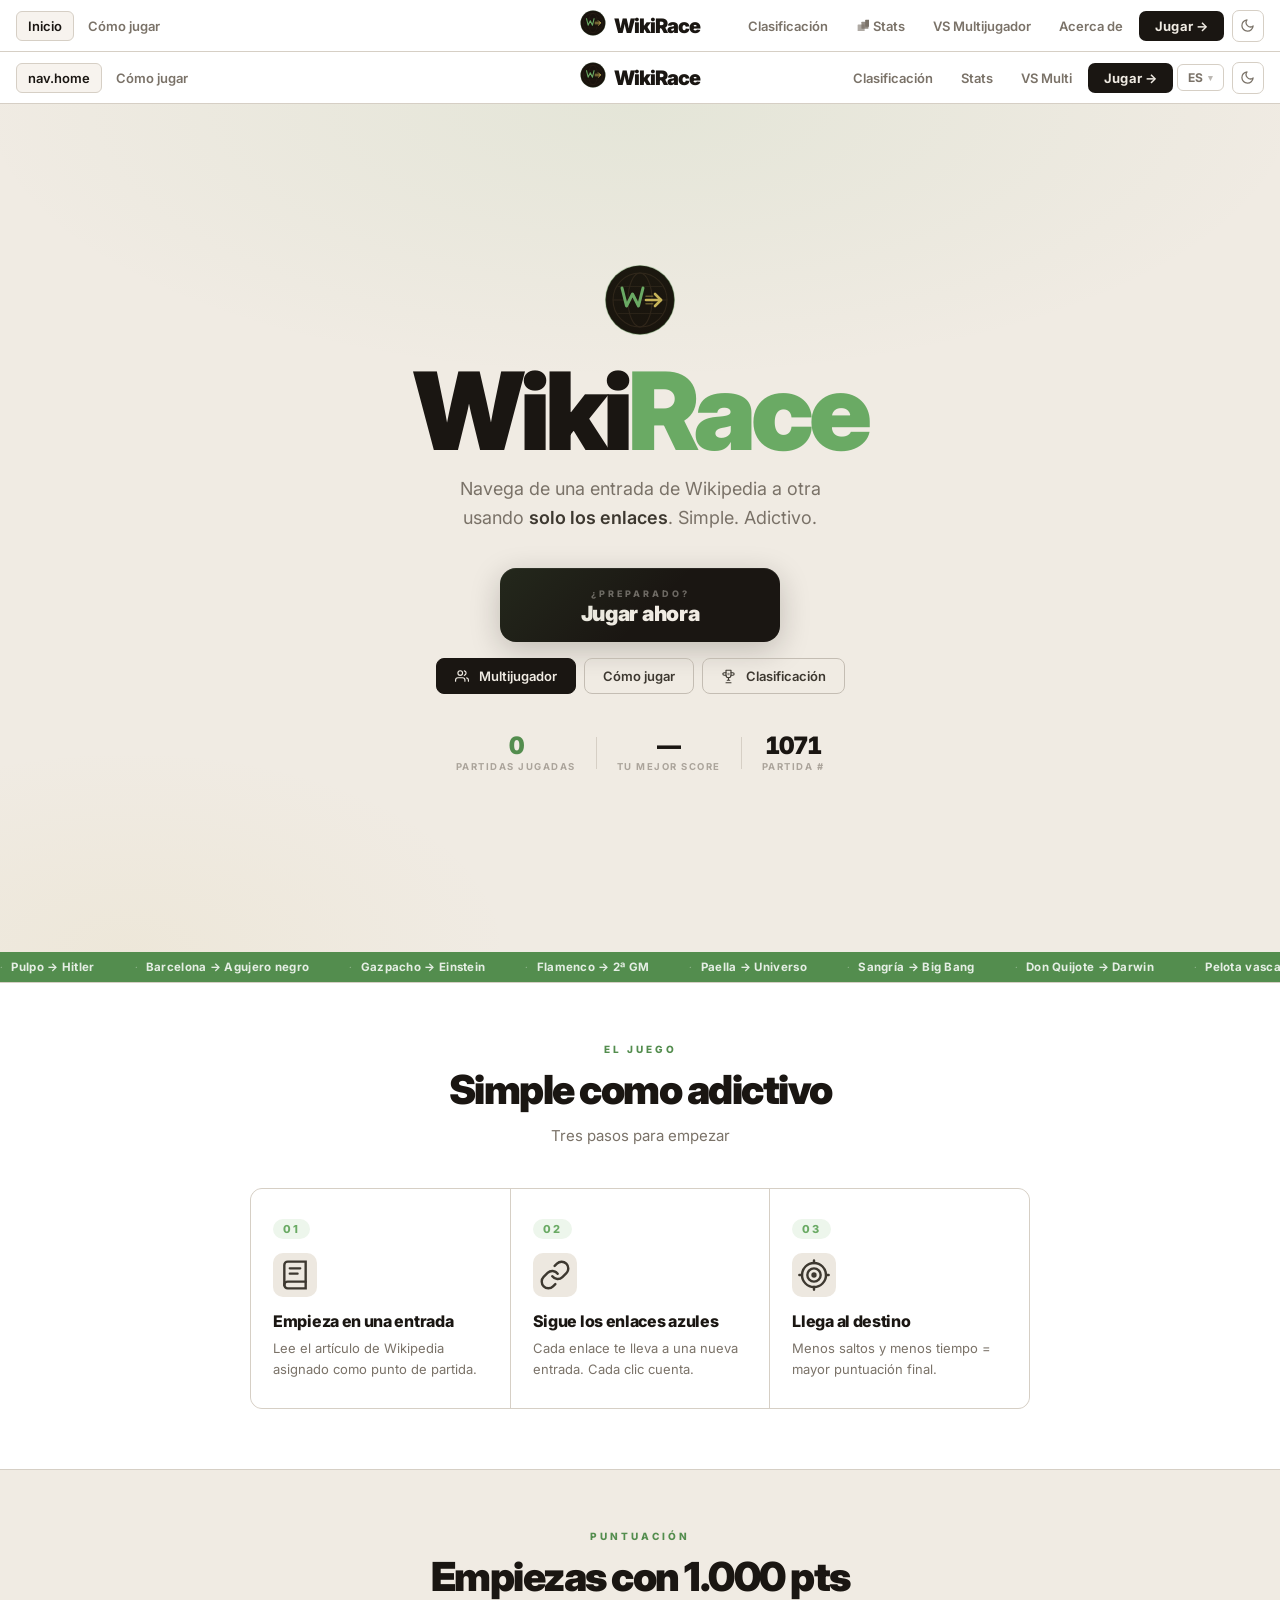
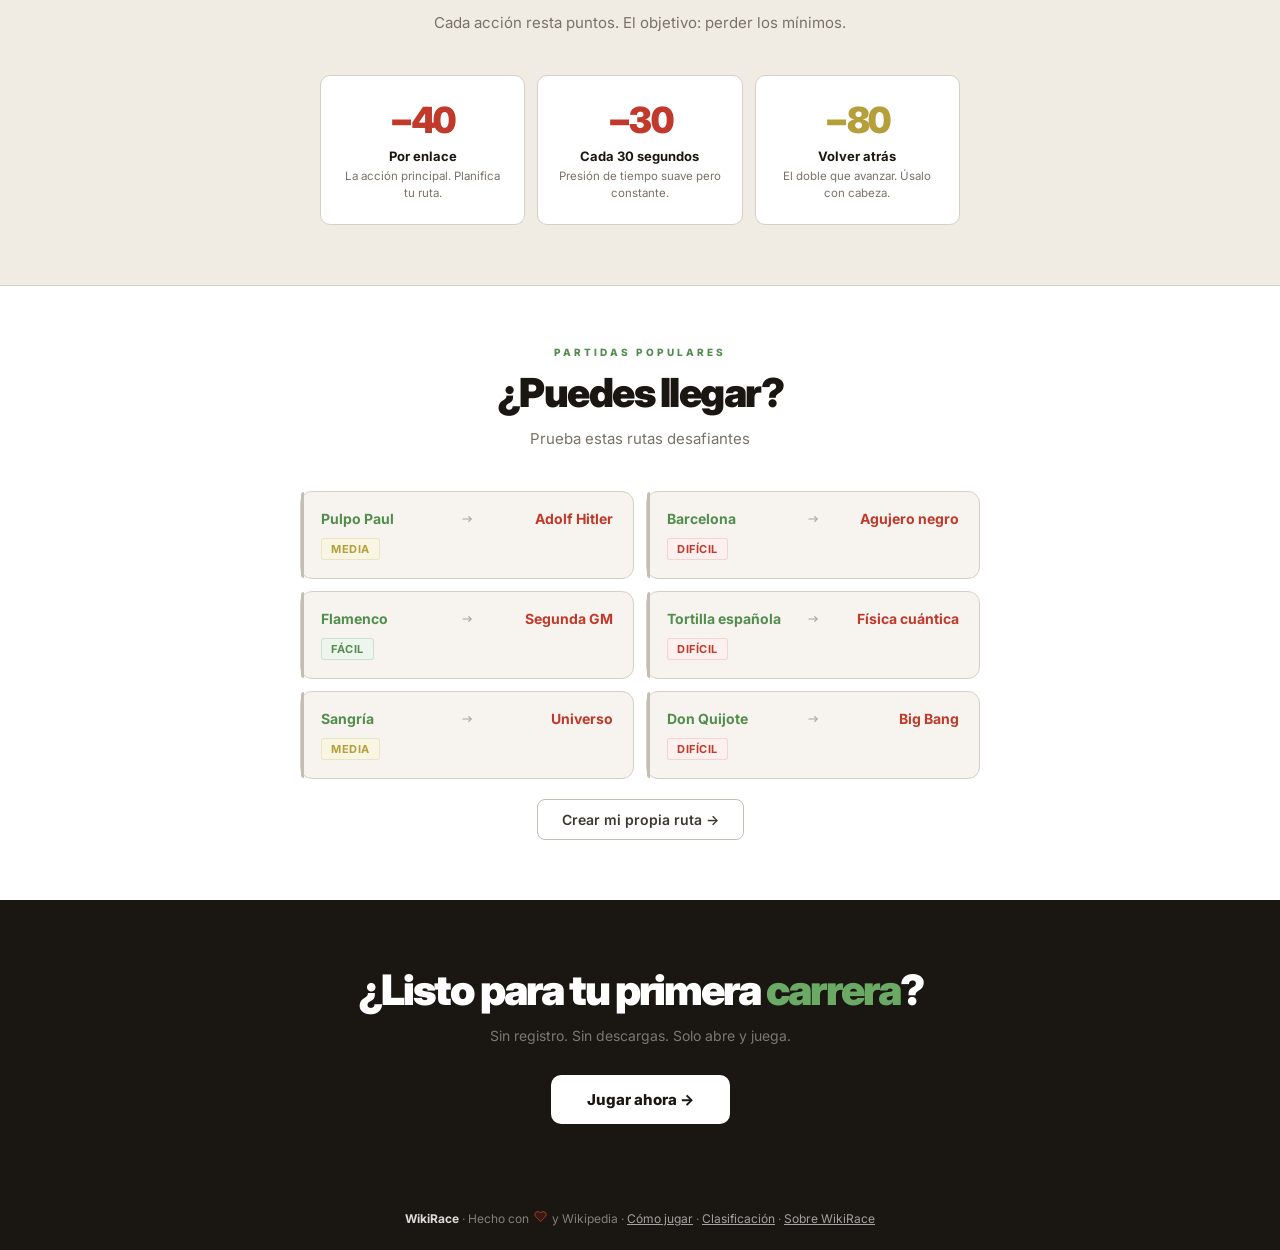
==== commit d5daa9d5: "subo estructura completa del juego" ====
--- a/index.html
+++ b/index.html
@@ -137,12 +137,7 @@
 }
 
 /* ── EXAMPLES ── */
-.examples-section{background:var(--surface);border-top:1px solid var(--border);padding:60px 20px}
-.examples-grid{
-  display:grid;grid-template-columns:repeat(2,1fr);
-  gap:10px;max-width:680px;margin:0 auto;
-}
-@media(max-width:440px){.examples-grid{grid-template-columns:1fr}}
+@media(max-width:440px){}
 
 /* ── CTA BAND ── */
 .cta-band{background:var(--ink);padding:64px 20px;text-align:center}
@@ -152,6 +147,37 @@
 .cta-btn{background:#fff;color:var(--ink);padding:15px 36px;border-radius:10px;font-size:15px;font-weight:800;border:none;cursor:pointer;font-family:var(--font);transition:all .14s;-webkit-appearance:none}
 .cta-btn:hover{background:var(--bg);transform:translateY(-1px)}
 .cta-btn:active{transform:scale(.98)}
+.examples-section{background:var(--surface);border-top:1px solid var(--border);padding:60px 20px}
+.examples-grid{
+  display:grid;grid-template-columns:repeat(2,1fr);
+  gap:12px;max-width:680px;margin:0 auto;
+}
+@media(max-width:500px){.examples-grid{grid-template-columns:1fr}}
+.ex-card{
+  background:var(--surface2);
+  border:1px solid var(--border);
+  border-radius:12px;
+  padding:18px 20px;
+  cursor:pointer;
+  transition:all .15s;
+  display:flex;flex-direction:column;gap:10px;
+  -webkit-tap-highlight-color:transparent;
+  touch-action:manipulation;
+  position:relative;
+}
+.ex-card::before{
+  content:'';position:absolute;left:0;top:0;bottom:0;width:3px;
+  border-radius:12px 0 0 12px;background:var(--border2);
+  transition:background .15s;
+}
+.ex-card:hover{border-color:var(--green2);background:var(--green-bg);transform:translateY(-2px);box-shadow:0 4px 16px rgba(83,141,78,.1)}
+.ex-card:hover::before{background:var(--green2)}
+.ex-card:active{transform:scale(.98)}
+.ex-card-route{display:flex;align-items:center;gap:8px;flex-wrap:nowrap;overflow:hidden}
+.ex-card-from{font-size:14px;font-weight:700;color:var(--green);flex:1;min-width:0;overflow:hidden;text-overflow:ellipsis;white-space:nowrap}
+.ex-card-to{font-size:14px;font-weight:700;color:var(--red);flex:1;min-width:0;overflow:hidden;text-overflow:ellipsis;white-space:nowrap;text-align:right}
+.ex-card-arr{color:var(--ink4);flex-shrink:0;display:flex;align-items:center}
+
 </style>
 </head>
 <body>
@@ -175,19 +201,32 @@
   </div>
   <button class="nav-hamburger" aria-label="Menú"></button>
 </nav>
+<nav class="site-nav nav-centered">
+  <div class="nav-left">
+    <a href="index.html" class="nav-link active" data-i18n="nav.home">Inicio</a><a href="howtoplay.html" class="nav-link" data-i18n="nav.howto">C&oacute;mo jugar</a>
+  </div>
+  <a href="index.html" class="nav-logo">
+    <span class="nav-logo-icon" data-size="26"></span>WikiRace
+  </a>
+  <div class="nav-right nav-desktop-cta">
+    <a href="leaderboard.html" class="nav-link" data-i18n="nav.leaderboard">Clasificaci&oacute;n</a><a href="stats.html" class="nav-link" data-i18n="nav.stats">Stats</a><a href="multi.html" class="nav-link" data-i18n="nav.multi">VS Multi</a>
+    <a href="game.html" class="nav-cta" data-i18n="nav.play">Jugar &#x2192;</a>
+    <div class="lang-dd-wrap"><button class="lang-toggle" onclick="toggleLangDD(this)"><span class="lang-toggle-lbl">ES</span><span class="lang-toggle-caret">&#9662;</span></button><div class="lang-dd"><button onclick="setLang('es')" data-lang="es"><span class="lang-dd-code es">ES</span>Espa&ntilde;ol</button><button onclick="setLang('en')" data-lang="en"><span class="lang-dd-code en">EN</span>English</button><button onclick="setLang('eu')" data-lang="eu"><span class="lang-dd-code eu">EU</span>Euskera</button><button onclick="setLang('ca')" data-lang="ca"><span class="lang-dd-code ca">CA</span>Catal&agrave;</button></div></div>
+    <button class="nav-dark-toggle" title="Modo oscuro"></button>
+  </div>
+  <button class="nav-hamburger" aria-label="Men&uacute;"></button>
+</nav>
 <div class="nav-overlay"></div>
 <div class="nav-drawer">
-  <a href="index.html" class="nav-link active">Inicio</a>
-  <a href="howtoplay.html" class="nav-link">Cómo jugar</a>
-  <a href="leaderboard.html" class="nav-link">Clasificación</a>
-  <a href="stats.html" class="nav-link"><span style="display:inline-flex;align-items:center;flex-shrink:0;margin-right:4px"><svg width="13" height="13" viewBox="0 0 24 24" fill="none" xmlns="http://www.w3.org/2000/svg" ><rect x="3" y="12" width="13" height="13" rx="1" fill="currentColor" opacity=".6"/><rect x="10" y="7" width="13" height="13" rx="1" fill="currentColor" opacity=".8"/><rect x="17" y="3" width="13" height="13" rx="1" fill="currentColor"/></svg></span>Stats</a>
-  <a href="multi.html" class="nav-link">VS Multijugador</a>
-  <a href="about.html" class="nav-link">Acerca de</a>
-  <button class="nav-cta btn-block" onclick="location.href='game.html'">Jugar ahora &rarr;</button>
-  <button class="nav-drawer-dm">
-    <span class="dm-label">Modo oscuro</span>
-    <span class="dm-icon"></span>
-  </button>
+  <a href="index.html" class="nav-link active" data-i18n="nav.home">Inicio</a>
+  <a href="howtoplay.html" class="nav-link" data-i18n="nav.howto">Cómo jugar</a>
+  <a href="leaderboard.html" class="nav-link" data-i18n="nav.leaderboard">Clasificación</a>
+  <a href="stats.html" class="nav-link" data-i18n="nav.stats">Stats</a>
+  <a href="multi.html" class="nav-link" data-i18n="nav.multi">VS Multi</a>
+  <a href="about.html" class="nav-link" data-i18n="nav.about">Acerca de</a>
+  <a href="game.html" class="nav-cta btn-block" data-i18n="nav.play">Jugar &#x2192;</a>
+  <button class="nav-drawer-dm"><span class="dm-label">Modo oscuro</span><span class="dm-icon"></span></button>
+  <div style="display:flex;gap:6px;flex-wrap:wrap;padding:10px 0;border-top:1px solid var(--border)"><button onclick="setLang('es')" style="flex:1;padding:8px 4px;border:1px solid var(--border);border-radius:6px;font-family:var(--font);font-size:12px;font-weight:800;cursor:pointer;background:none;color:var(--red)">ES</button><button onclick="setLang('en')" style="flex:1;padding:8px 4px;border:1px solid var(--border);border-radius:6px;font-family:var(--font);font-size:12px;font-weight:800;cursor:pointer;background:none;color:#1d4ed8">EN</button><button onclick="setLang('eu')" style="flex:1;padding:8px 4px;border:1px solid var(--border);border-radius:6px;font-family:var(--font);font-size:12px;font-weight:800;cursor:pointer;background:none;color:var(--green)">EU</button><button onclick="setLang('ca')" style="flex:1;padding:8px 4px;border:1px solid var(--border);border-radius:6px;font-family:var(--font);font-size:12px;font-weight:800;cursor:pointer;background:none;color:var(--yellow)">CA</button></div>
 </div>
 <!-- HERO -->
 <section class="hero">
@@ -223,9 +262,9 @@
 <!-- HOW -->
 <section class="how-section">
   <div class="container">
-    <div class="sec-label">El juego</div>
-    <h2 class="sec-title">Simple como adictivo</h2>
-    <p class="sec-desc">Tres pasos para empezar</p>
+    <div class="sec-label" data-i18n="how.label">El juego</div>
+    <h2 class="sec-title" data-i18n="how.title">Simple como adictivo</h2>
+    <p class="sec-desc" data-i18n="how.desc">Tres pasos para empezar</p>
     <div class="steps-grid">
       <div class="step">
         <div class="step-n">01</div>
@@ -258,8 +297,8 @@
 <!-- SCORING -->
 <section class="scoring-section">
   <div class="container">
-    <div class="sec-label">Puntuación</div>
-    <h2 class="sec-title">Empiezas con 1.000 pts</h2>
+    <div class="sec-label" data-i18n="score.label">Puntuación</div>
+    <h2 class="sec-title" data-i18n="score.title">Empiezas con 1.000 pts</h2>
     <p class="sec-desc">Cada acción resta puntos. El objetivo: perder los mínimos.</p>
     <div class="score-cards">
       <div class="sc-card">
@@ -284,9 +323,9 @@
 <!-- EXAMPLES -->
 <section class="examples-section">
   <div class="container">
-    <div class="sec-label">Partidas populares</div>
-    <h2 class="sec-title">¿Puedes llegar?</h2>
-    <p class="sec-desc">Prueba estas rutas desafiantes</p>
+    <div class="sec-label" data-i18n="ex.label">Partidas populares</div>
+    <h2 class="sec-title" data-i18n="ex.title">¿Puedes llegar?</h2>
+    <p class="sec-desc" data-i18n="ex.desc">Prueba estas rutas desafiantes</p>
     <div class="examples-grid" id="ex-grid"></div>
     <div style="text-align:center;margin-top:20px">
       <button class="hl-btn" onclick="location.href='game.html'" style="font-size:14px;padding:11px 24px">Crear mi propia ruta →</button>
@@ -331,10 +370,16 @@
   {s:'Sangría',e:'Universo',d:'Media',dc:'badge-yellow'},
   {s:'Don Quijote',e:'Big Bang',d:'Difícil',dc:'badge-red'},
 ];
+var _exArr='<svg width="14" height="14" viewBox="0 0 24 24" fill="none"><path d="M5 12h14" stroke="currentColor" stroke-width="2" stroke-linecap="round"/><path d="M15 8l4 4-4 4" stroke="currentColor" stroke-width="2" stroke-linecap="round" stroke-linejoin="round"/></svg>';
 document.getElementById('ex-grid').innerHTML=EX.map(function(e){
-  return '<div class="ex" onclick="location.href=\'game.html\'">'
-    +'<div class="ex-f">'+e.s+'</div><div class="ex-a">↓</div><div class="ex-t">'+e.e+'</div>'
-    +'<div class="ex-d"><span class="badge '+e.dc+'">'+e.d+'</span></div></div>';
+  return '<div class="ex-card" onclick="location.href=\'game.html\'">'
+    +'<div class="ex-card-route">'
+    +'<span class="ex-card-from">'+e.s+'</span>'
+    +'<span class="ex-card-arr">'+_exArr+'</span>'
+    +'<span class="ex-card-to">'+e.e+'</span>'
+    +'</div>'
+    +'<div><span class="badge '+e.dc+'">'+e.d+'</span></div>'
+    +'</div>';
 }).join('');
 </script>
 </body>
--- a/shared.css
+++ b/shared.css
@@ -224,3 +224,37 @@
 .site-footer{background:var(--ink);color:rgba(255,255,255,.45);text-align:center;padding:20px 16px;font-size:12px;line-height:1.8}
 .site-footer strong{color:rgba(255,255,255,.85)}
 .site-footer a{color:rgba(255,255,255,.6);text-decoration:underline}
+
+/* ── LANGUAGE DROPDOWN (shared nav) ── */
+.lang-toggle{
+  display:inline-flex;align-items:center;gap:5px;
+  padding:5px 10px;background:transparent;
+  border:1px solid var(--border);border-radius:6px;
+  color:var(--ink3);font-size:12px;font-weight:700;
+  cursor:pointer;font-family:var(--font);transition:all .12s;
+  position:relative;
+}
+.lang-toggle:hover{border-color:var(--border2);color:var(--ink);background:var(--surface2)}
+.lang-toggle-lbl{font-size:12px;font-weight:700}
+.lang-toggle-caret{opacity:.5;font-size:9px}
+
+.lang-dd-wrap{position:relative;display:inline-flex}
+.lang-dd{
+  position:absolute;top:calc(100% + 6px);right:0;
+  background:var(--surface);border:1px solid var(--border);border-radius:8px;
+  min-width:140px;overflow:hidden;z-index:500;display:none;
+  box-shadow:0 8px 24px rgba(0,0,0,.1);animation:slideDown .14s ease;
+}
+.lang-dd.open{display:block}
+.lang-dd button{
+  display:flex;width:100%;padding:10px 14px;gap:10px;align-items:center;
+  font-size:13px;font-weight:600;background:none;border:none;
+  border-bottom:1px solid var(--surface3);color:var(--ink2);
+  cursor:pointer;font-family:var(--font);transition:background .1s;
+}
+.lang-dd button:last-child{border-bottom:none}
+.lang-dd button:hover{background:var(--green-bg);color:var(--ink)}
+.lang-dd button.lang-active{font-weight:800;color:var(--green)}
+.lang-dd-code{font-size:10px;font-weight:900;width:20px;text-align:center;flex-shrink:0}
+.lang-dd-code.es{color:var(--red)}.lang-dd-code.en{color:#1d4ed8}
+.lang-dd-code.eu{color:var(--green)}.lang-dd-code.ca{color:var(--yellow)}
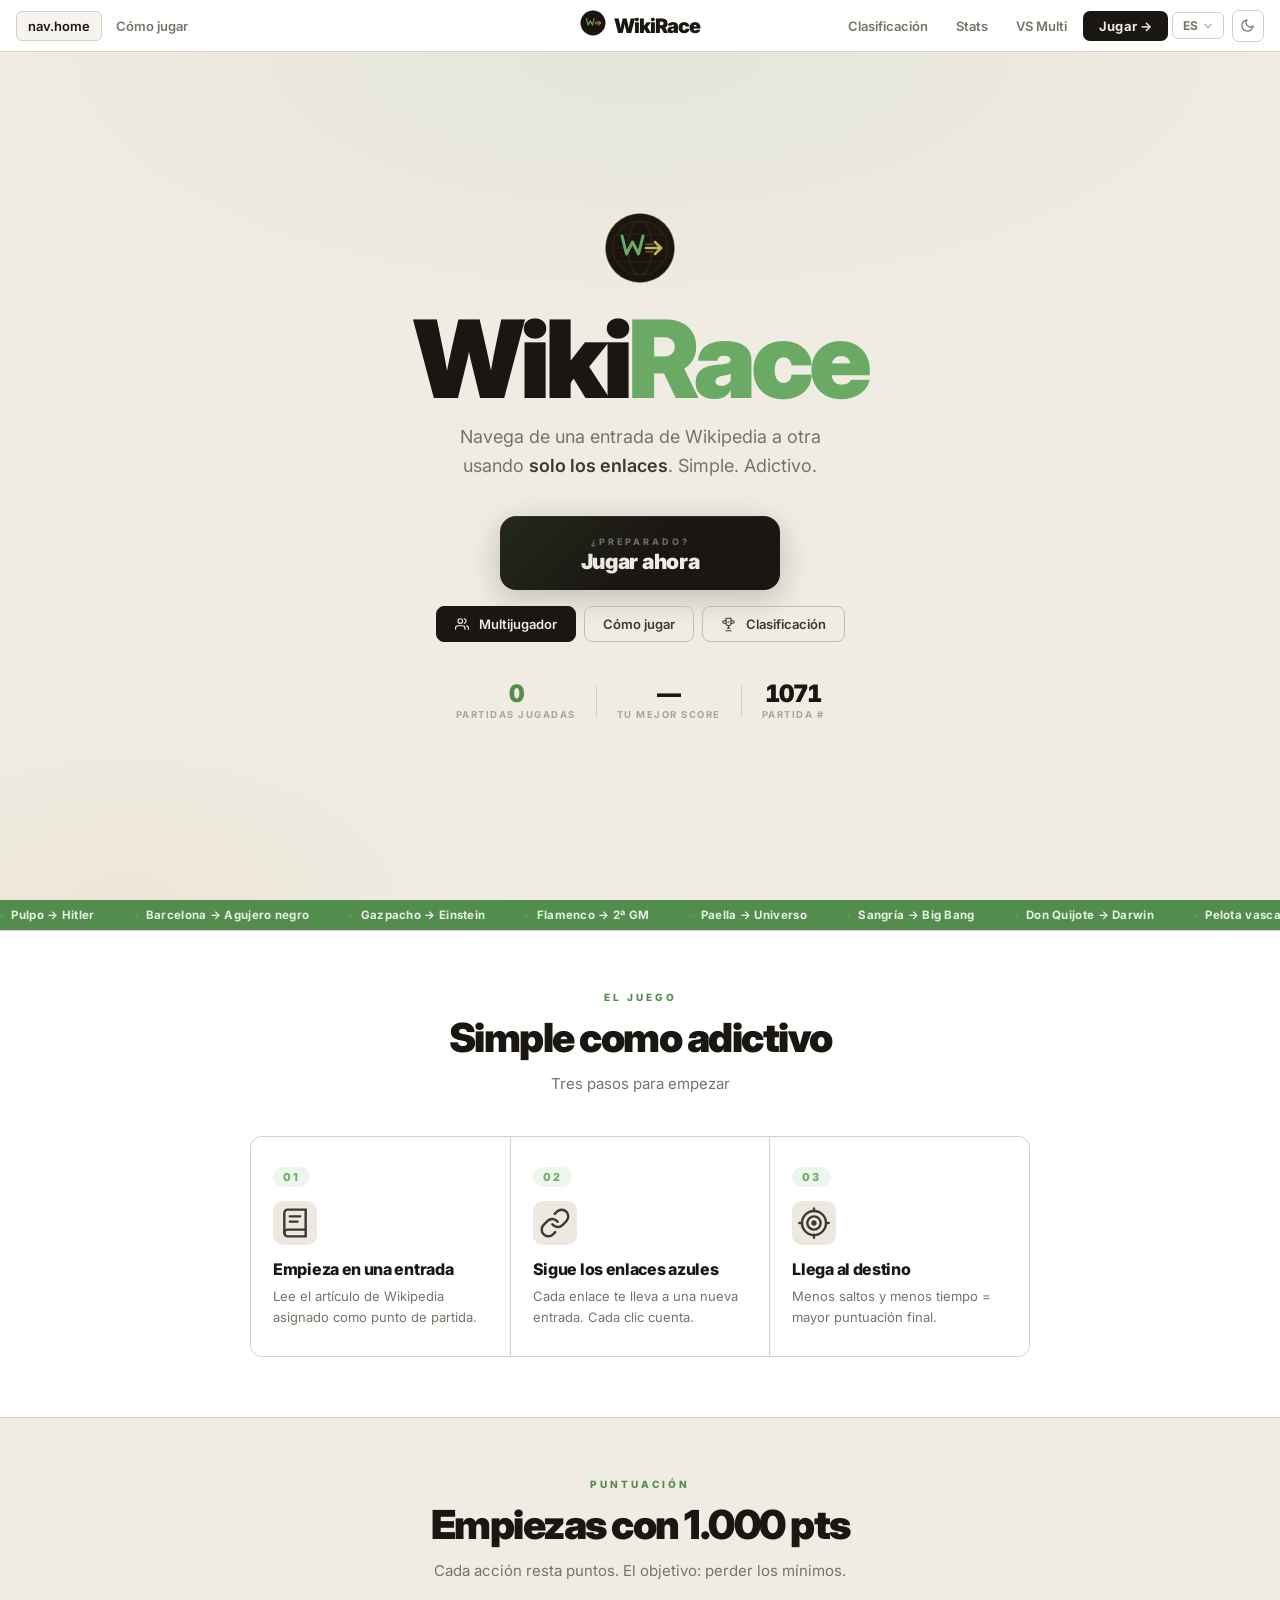
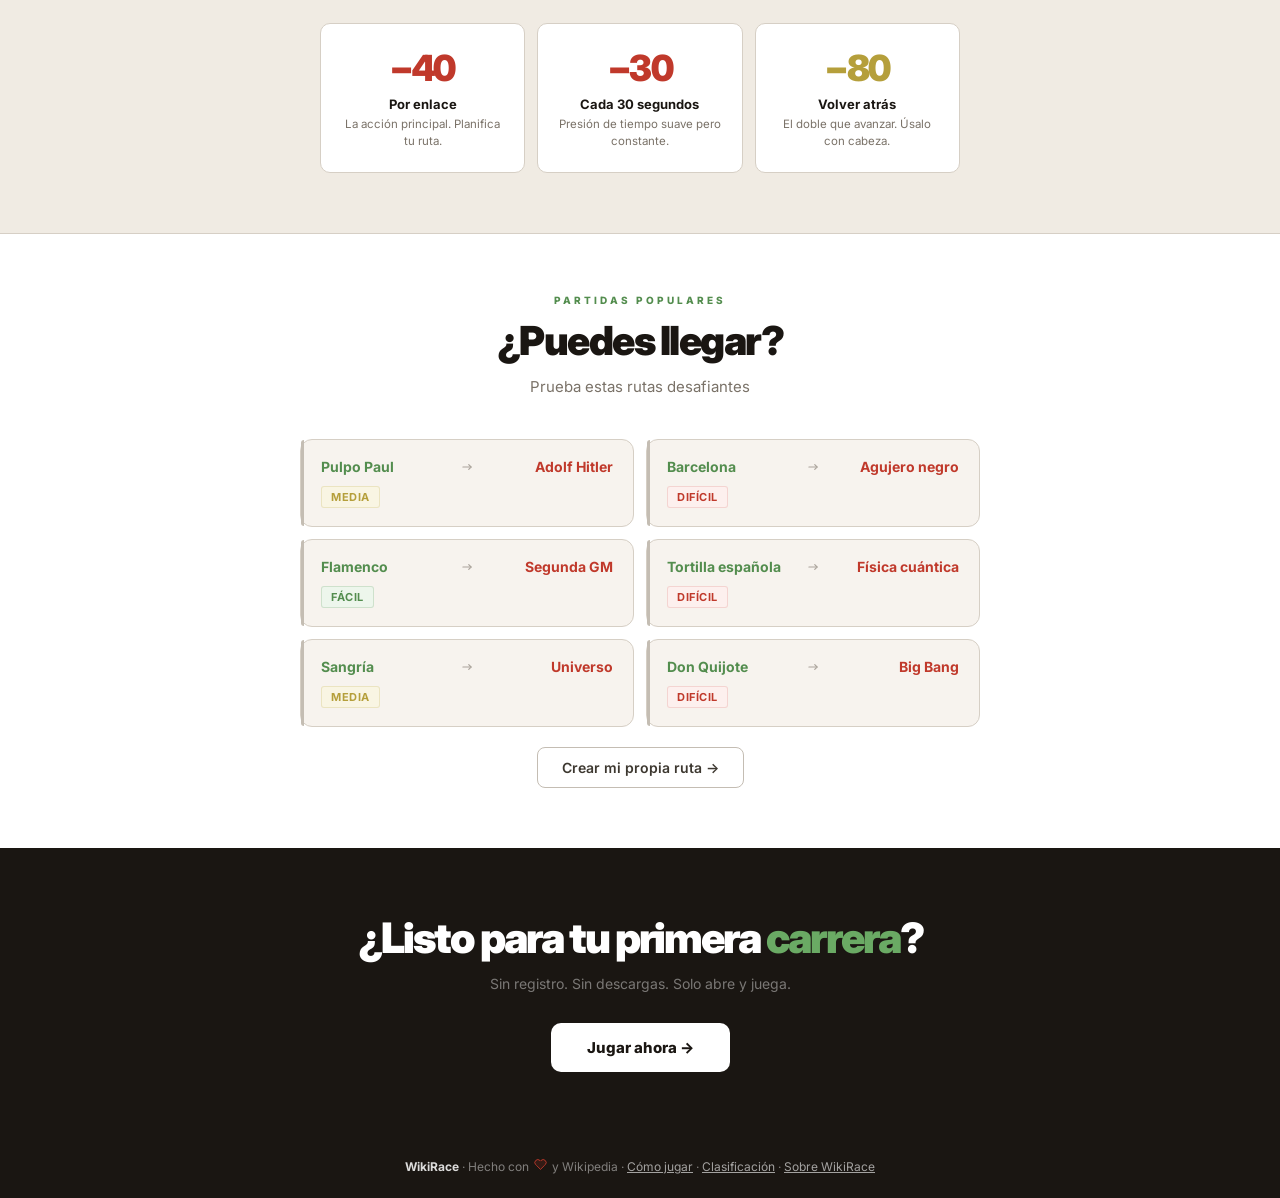
==== commit 0c965f91: "subo estructura completa del juego" ====
--- a/index.html
+++ b/index.html
@@ -185,33 +185,18 @@
 <!-- NAV -->
 <nav class="site-nav nav-centered">
   <div class="nav-left">
-    <a href="index.html" class="nav-link active">Inicio</a>
-    <a href="howtoplay.html" class="nav-link">Cómo jugar</a>
-  </div>
-  <a href="index.html" class="nav-logo">
-    <span class="nav-logo-icon" data-size="26"></span>WikiRace
-  </a>
-  <div class="nav-right">
-    <a href="leaderboard.html" class="nav-link">Clasificación</a>
-    <a href="stats.html" class="nav-link"><span style="display:inline-flex;align-items:center;flex-shrink:0;margin-right:4px"><svg width="13" height="13" viewBox="0 0 24 24" fill="none" xmlns="http://www.w3.org/2000/svg" ><rect x="3" y="12" width="13" height="13" rx="1" fill="currentColor" opacity=".6"/><rect x="10" y="7" width="13" height="13" rx="1" fill="currentColor" opacity=".8"/><rect x="17" y="3" width="13" height="13" rx="1" fill="currentColor"/></svg></span>Stats</a>
-    <a href="multi.html" class="nav-link">VS Multijugador</a>
-  <a href="about.html" class="nav-link">Acerca de</a>
-    <button class="nav-cta nav-desktop-cta" onclick="location.href='game.html'">Jugar &rarr;</button>
-    <button class="nav-dark-toggle" title="Modo oscuro"></button>
-  </div>
-  <button class="nav-hamburger" aria-label="Menú"></button>
-</nav>
-<nav class="site-nav nav-centered">
-  <div class="nav-left">
-    <a href="index.html" class="nav-link active" data-i18n="nav.home">Inicio</a><a href="howtoplay.html" class="nav-link" data-i18n="nav.howto">C&oacute;mo jugar</a>
-  </div>
+    <a href="index.html" class="nav-link active" data-i18n="nav.home">Inicio</a>
+    <a href="howtoplay.html" class="nav-link" data-i18n="nav.howto">C&oacute;mo jugar</a>
+    </div>
   <a href="index.html" class="nav-logo">
     <span class="nav-logo-icon" data-size="26"></span>WikiRace
   </a>
   <div class="nav-right nav-desktop-cta">
-    <a href="leaderboard.html" class="nav-link" data-i18n="nav.leaderboard">Clasificaci&oacute;n</a><a href="stats.html" class="nav-link" data-i18n="nav.stats">Stats</a><a href="multi.html" class="nav-link" data-i18n="nav.multi">VS Multi</a>
+    <a href="leaderboard.html" class="nav-link" data-i18n="nav.leaderboard">Clasificaci&oacute;n</a>
+    <a href="stats.html" class="nav-link" data-i18n="nav.stats">Stats</a>
+    <a href="multi.html" class="nav-link" data-i18n="nav.multi">VS Multi</a>
     <a href="game.html" class="nav-cta" data-i18n="nav.play">Jugar &#x2192;</a>
-    <div class="lang-dd-wrap"><button class="lang-toggle" onclick="toggleLangDD(this)"><span class="lang-toggle-lbl">ES</span><span class="lang-toggle-caret">&#9662;</span></button><div class="lang-dd"><button onclick="setLang('es')" data-lang="es"><span class="lang-dd-code es">ES</span>Espa&ntilde;ol</button><button onclick="setLang('en')" data-lang="en"><span class="lang-dd-code en">EN</span>English</button><button onclick="setLang('eu')" data-lang="eu"><span class="lang-dd-code eu">EU</span>Euskera</button><button onclick="setLang('ca')" data-lang="ca"><span class="lang-dd-code ca">CA</span>Catal&agrave;</button></div></div>
+    <div class="lang-dd-wrap"><button class="lang-toggle" onclick="toggleLangDD(this)"><span class="lang-toggle-lbl">ES</span><svg width="10" height="10" viewBox="0 0 12 12" fill="none" style="opacity:.5"><path d="M2 4l4 4 4-4" stroke="currentColor" stroke-width="1.8" stroke-linecap="round" stroke-linejoin="round"/></svg></button><div class="lang-dd"><button onclick="setLang('es')" data-lang="es"><span class="lang-dd-code es">ES</span>Espa&ntilde;ol</button><button onclick="setLang('en')" data-lang="en"><span class="lang-dd-code en">EN</span>English</button><button onclick="setLang('eu')" data-lang="eu"><span class="lang-dd-code eu">EU</span>Euskera</button><button onclick="setLang('ca')" data-lang="ca"><span class="lang-dd-code ca">Catal&agrave;</button></div></div>
     <button class="nav-dark-toggle" title="Modo oscuro"></button>
   </div>
   <button class="nav-hamburger" aria-label="Men&uacute;"></button>
@@ -227,6 +212,7 @@
   <a href="game.html" class="nav-cta btn-block" data-i18n="nav.play">Jugar &#x2192;</a>
   <button class="nav-drawer-dm"><span class="dm-label">Modo oscuro</span><span class="dm-icon"></span></button>
   <div style="display:flex;gap:6px;flex-wrap:wrap;padding:10px 0;border-top:1px solid var(--border)"><button onclick="setLang('es')" style="flex:1;padding:8px 4px;border:1px solid var(--border);border-radius:6px;font-family:var(--font);font-size:12px;font-weight:800;cursor:pointer;background:none;color:var(--red)">ES</button><button onclick="setLang('en')" style="flex:1;padding:8px 4px;border:1px solid var(--border);border-radius:6px;font-family:var(--font);font-size:12px;font-weight:800;cursor:pointer;background:none;color:#1d4ed8">EN</button><button onclick="setLang('eu')" style="flex:1;padding:8px 4px;border:1px solid var(--border);border-radius:6px;font-family:var(--font);font-size:12px;font-weight:800;cursor:pointer;background:none;color:var(--green)">EU</button><button onclick="setLang('ca')" style="flex:1;padding:8px 4px;border:1px solid var(--border);border-radius:6px;font-family:var(--font);font-size:12px;font-weight:800;cursor:pointer;background:none;color:var(--yellow)">CA</button></div>
+</div>
 </div>
 <!-- HERO -->
 <section class="hero">
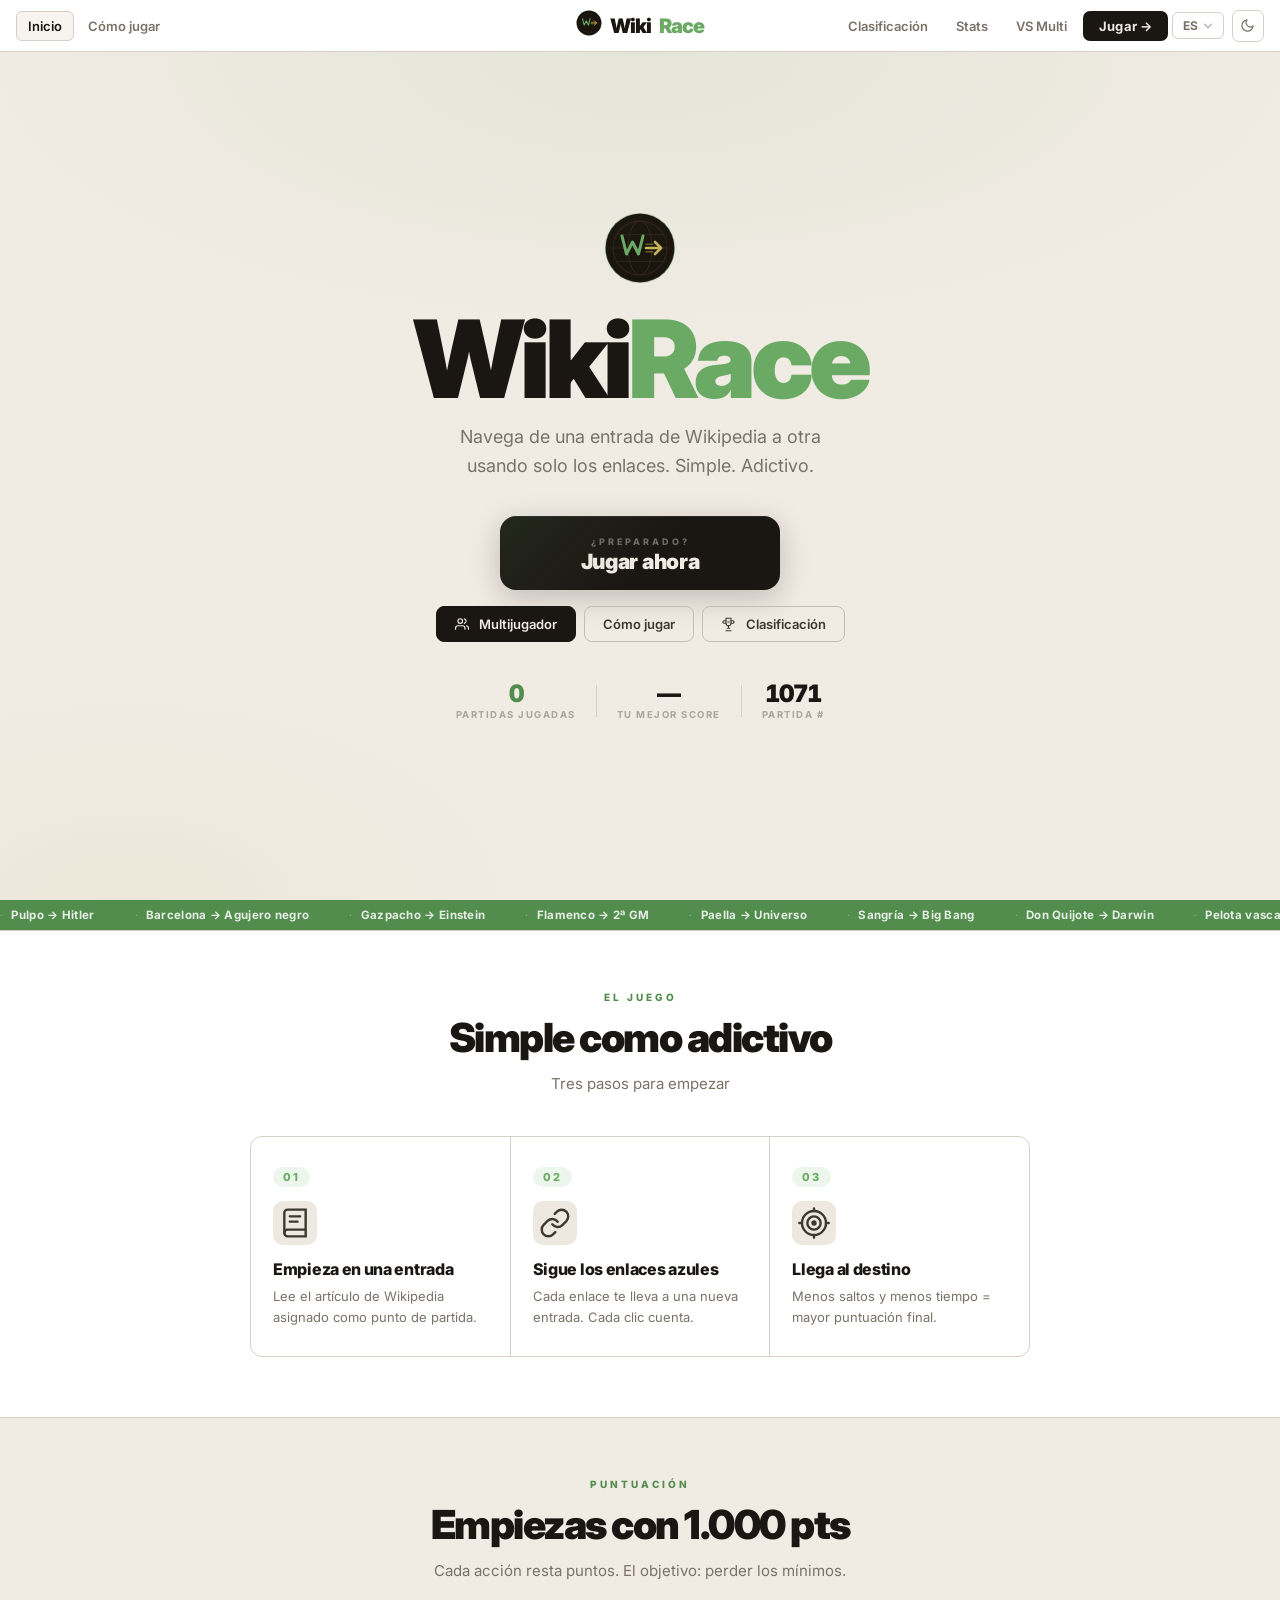
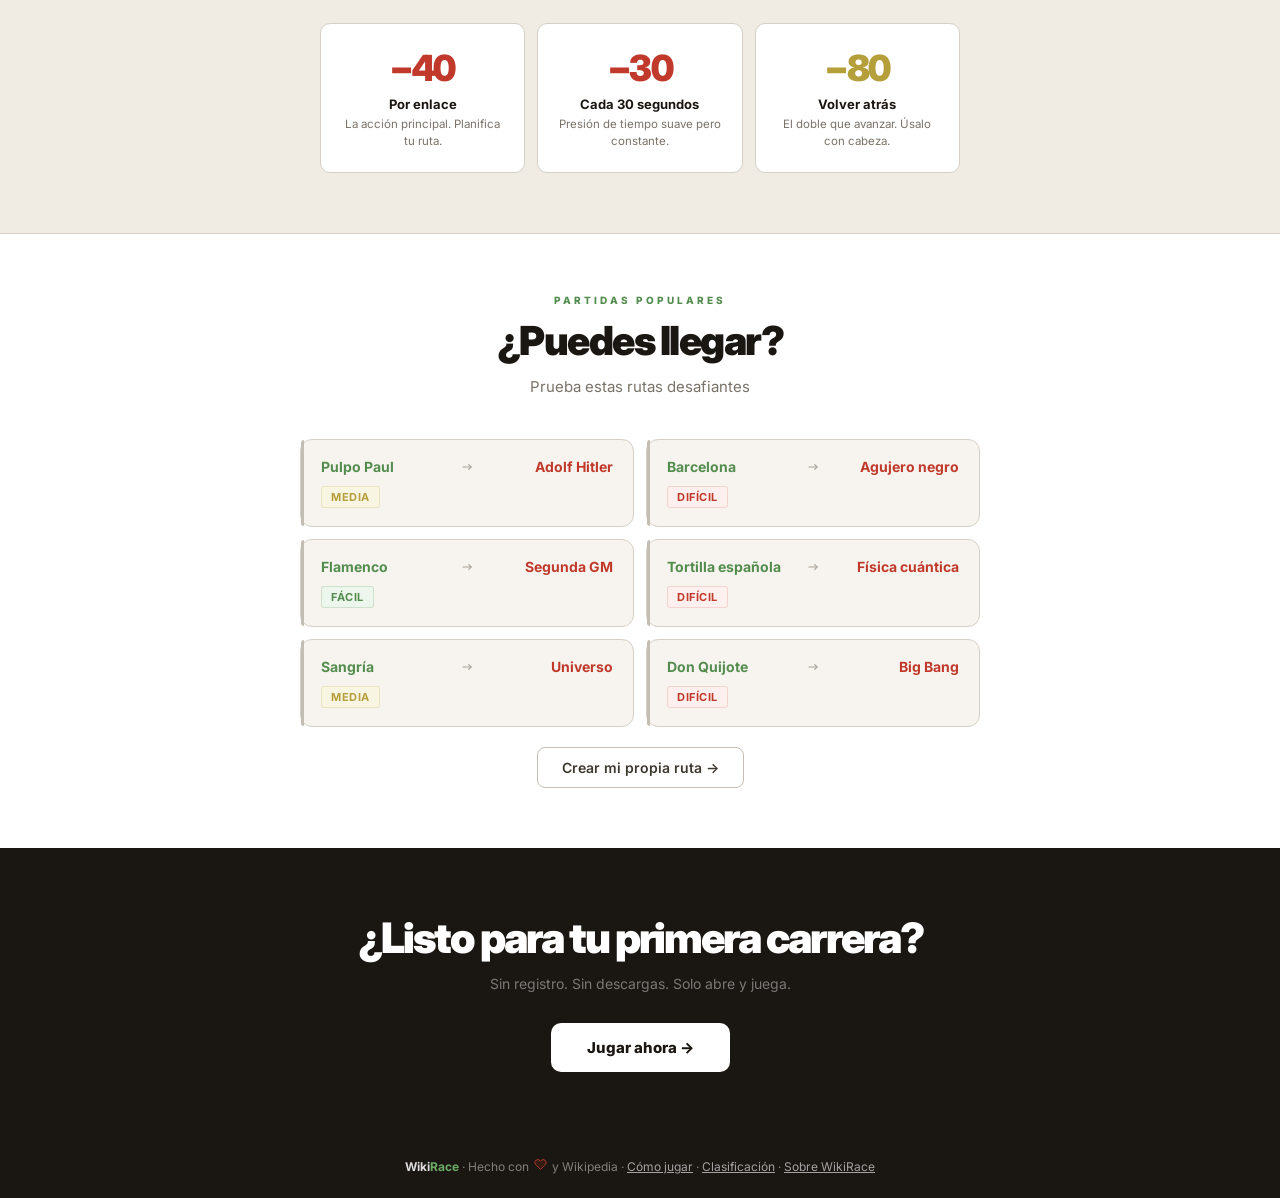
==== commit 2dcb90be: "subo estructura completa del juego" ====
--- a/index.html
+++ b/index.html
@@ -189,7 +189,7 @@
     <a href="howtoplay.html" class="nav-link" data-i18n="nav.howto">C&oacute;mo jugar</a>
     </div>
   <a href="index.html" class="nav-logo">
-    <span class="nav-logo-icon" data-size="26"></span>WikiRace
+    <span class="nav-logo-icon" data-size="26"></span>Wiki<em>Race</em>
   </a>
   <div class="nav-right nav-desktop-cta">
     <a href="leaderboard.html" class="nav-link" data-i18n="nav.leaderboard">Clasificaci&oacute;n</a>
@@ -218,25 +218,25 @@
 <section class="hero">
   <div class="hero-logo" id="hero-logo"></div>
   <h1 class="hero-wordmark">Wiki<em>Race</em></h1>
-  <p class="hero-tagline">Navega de una entrada de Wikipedia a otra usando <strong>solo los enlaces</strong>. Simple. Adictivo.</p>
+  <p class="hero-tagline" data-i18n="hero.tagline">Navega de una entrada de Wikipedia a otra usando <strong>solo los enlaces</strong>. Simple. Adictivo.</p>
 
   <button class="play-btn" onclick="location.href='game.html'">
-    <span class="pb-eye">¿Preparado?</span>
-    <span class="pb-main">Jugar ahora</span>
+    <span class="pb-eye" data-i18n="hero.prepared">¿Preparado?</span>
+    <span class="pb-main" data-i18n="hero.play.main">Jugar ahora</span>
     </button>
 
   <div class="hero-links">
     <a href="multi.html" class="hl-btn" style="background:var(--ink);color:var(--bg);border-color:var(--ink)"><svg width="14" height="14" viewBox="0 0 24 24" fill="none" style="margin-right:5px"><path d="M17 21v-2a4 4 0 00-4-4H5a4 4 0 00-4 4v2" stroke="currentColor" stroke-width="2" stroke-linecap="round"/><circle cx="9" cy="7" r="4" stroke="currentColor" stroke-width="2"/><path d="M23 21v-2a4 4 0 00-3-3.87M16 3.13a4 4 0 010 7.75" stroke="currentColor" stroke-width="2" stroke-linecap="round"/></svg>Multijugador</a>
-    <a href="howtoplay.html" class="hl-btn">Cómo jugar</a>
+    <a href="howtoplay.html" class="hl-btn"><span data-i18n="hero.howto.btn">Cómo jugar</span></a>
     <a href="leaderboard.html" class="hl-btn"><span style="display:inline-flex;align-items:center;flex-shrink:0;margin-right:5px"><svg width="15" height="15" viewBox="0 0 24 24" fill="none" xmlns="http://www.w3.org/2000/svg" ><path d="M8 2h8v8a4 4 0 01-8 0V2z" stroke="currentColor" stroke-width="1.8" stroke-linejoin="round"/><path d="M8 6H5a2 2 0 000 4h3M16 6h3a2 2 0 010 4h-3" stroke="currentColor" stroke-width="1.8" stroke-linecap="round"/><path d="M12 14v4M8 22h8M10 18h4" stroke="currentColor" stroke-width="1.8" stroke-linecap="round"/><circle cx="12" cy="8" r="2" fill="currentColor" opacity=".5"/></svg></span>Clasificación</a>
   </div>
 
   <div class="hero-stats">
-    <div class="hs"><div class="hs-n g" id="st-played">0</div><div class="hs-l">Partidas jugadas</div></div>
+    <div class="hs"><div class="hs-n g" id="st-played">0</div><div class="hs-l"><span data-i18n="stats.played">Partidas jugadas</span></div></div>
     <div class="hs-sep"></div>
-    <div class="hs"><div class="hs-n" id="st-best">—</div><div class="hs-l">Tu mejor score</div></div>
+    <div class="hs"><div class="hs-n" id="st-best">—</div><div class="hs-l"><span data-i18n="stats.best">Tu mejor score</span></div></div>
     <div class="hs-sep"></div>
-    <div class="hs"><div class="hs-n" id="st-day">1</div><div class="hs-l">Partida #</div></div>
+    <div class="hs"><div class="hs-n" id="st-day">1</div><div class="hs-l"><span data-i18n="stats.day">Partida #</span></div></div>
   </div>
 </section>
 
@@ -256,24 +256,24 @@
         <div class="step-n">01</div>
         <span class="step-ico"><span style="display:inline-flex;align-items:center;flex-shrink:0;"><svg width="32" height="32" viewBox="0 0 24 24" fill="none" xmlns="http://www.w3.org/2000/svg" ><path d="M4 19.5A2.5 2.5 0 016.5 17H20" stroke="currentColor" stroke-width="1.8" stroke-linecap="round"/><path d="M6.5 2H20v20H6.5A2.5 2.5 0 014 19.5v-15A2.5 2.5 0 016.5 2z" stroke="currentColor" stroke-width="1.8"/><path d="M8 7h8M8 11h6" stroke="currentColor" stroke-width="1.6" stroke-linecap="round"/></svg></span></span>
         <div class="step-text">
-          <div class="step-h">Empieza en una entrada</div>
-          <p class="step-p">Lee el artículo de Wikipedia asignado como punto de partida.</p>
+          <div class="step-h" data-i18n="step1.title">Empieza en una entrada</div>
+          <p class="step-p" data-i18n="step1.desc">Lee el artículo de Wikipedia asignado como punto de partida.</p>
         </div>
       </div>
       <div class="step">
         <div class="step-n">02</div>
         <span class="step-ico"><span style="display:inline-flex;align-items:center;flex-shrink:0;"><svg width="32" height="32" viewBox="0 0 24 24" fill="none" xmlns="http://www.w3.org/2000/svg" ><path d="M10 13a5 5 0 007.54.54l3-3a5 5 0 00-7.07-7.07l-1.72 1.71" stroke="currentColor" stroke-width="1.8" stroke-linecap="round" stroke-linejoin="round"/><path d="M14 11a5 5 0 00-7.54-.54l-3 3a5 5 0 007.07 7.07l1.71-1.71" stroke="currentColor" stroke-width="1.8" stroke-linecap="round" stroke-linejoin="round"/></svg></span></span>
         <div class="step-text">
-          <div class="step-h">Sigue los enlaces azules</div>
-          <p class="step-p">Cada enlace te lleva a una nueva entrada. Cada clic cuenta.</p>
+          <div class="step-h" data-i18n="step2.title">Sigue los enlaces azules</div>
+          <p class="step-p" data-i18n="step2.desc">Cada enlace te lleva a una nueva entrada. Cada clic cuenta.</p>
         </div>
       </div>
       <div class="step">
         <div class="step-n">03</div>
         <span class="step-ico"><span style="display:inline-flex;align-items:center;flex-shrink:0;"><svg width="32" height="32" viewBox="0 0 24 24" fill="none" xmlns="http://www.w3.org/2000/svg" ><circle cx="12" cy="12" r="9" stroke="currentColor" stroke-width="1.8"/><circle cx="12" cy="12" r="5" stroke="currentColor" stroke-width="1.8"/><circle cx="12" cy="12" r="2" fill="currentColor"/><path d="M12 3V1M12 23v-2M3 12H1M23 12h-2" stroke="currentColor" stroke-width="1.8" stroke-linecap="round"/></svg></span></span>
         <div class="step-text">
-          <div class="step-h">Llega al destino</div>
-          <p class="step-p">Menos saltos y menos tiempo = mayor puntuación final.</p>
+          <div class="step-h" data-i18n="step3.title">Llega al destino</div>
+          <p class="step-p" data-i18n="step3.desc">Menos saltos y menos tiempo = mayor puntuación final.</p>
         </div>
       </div>
     </div>
@@ -285,22 +285,22 @@
   <div class="container">
     <div class="sec-label" data-i18n="score.label">Puntuación</div>
     <h2 class="sec-title" data-i18n="score.title">Empiezas con 1.000 pts</h2>
-    <p class="sec-desc">Cada acción resta puntos. El objetivo: perder los mínimos.</p>
+    <p class="sec-desc" data-i18n="score.desc">Cada acción resta puntos. El objetivo: perder los mínimos.</p>
     <div class="score-cards">
       <div class="sc-card">
         <div class="scp r">−40</div>
-        <div class="sc-title">Por enlace</div>
-        <p class="sc-desc">La acción principal. Planifica tu ruta.</p>
+        <div class="sc-title" data-i18n="sc1.title">Por enlace</div>
+        <p class="sc-desc" data-i18n="sc1.desc">La acción principal. Planifica tu ruta.</p>
       </div>
       <div class="sc-card">
         <div class="scp r">−30</div>
-        <div class="sc-title">Cada 30 segundos</div>
-        <p class="sc-desc">Presión de tiempo suave pero constante.</p>
+        <div class="sc-title" data-i18n="sc2.title">Cada 30 segundos</div>
+        <p class="sc-desc" data-i18n="sc2.desc">Presión de tiempo suave pero constante.</p>
       </div>
       <div class="sc-card">
         <div class="scp y">−80</div>
-        <div class="sc-title">Volver atrás</div>
-        <p class="sc-desc">El doble que avanzar. Úsalo con cabeza.</p>
+        <div class="sc-title" data-i18n="sc3.title">Volver atrás</div>
+        <p class="sc-desc" data-i18n="sc3.desc">El doble que avanzar. Úsalo con cabeza.</p>
       </div>
     </div>
   </div>
@@ -314,7 +314,7 @@
     <p class="sec-desc" data-i18n="ex.desc">Prueba estas rutas desafiantes</p>
     <div class="examples-grid" id="ex-grid"></div>
     <div style="text-align:center;margin-top:20px">
-      <button class="hl-btn" onclick="location.href='game.html'" style="font-size:14px;padding:11px 24px">Crear mi propia ruta →</button>
+      <button class="hl-btn" onclick="location.href='game.html'" style="font-size:14px;padding:11px 24px"><span data-i18n="ex.cta.btn">Crear mi propia ruta →</span></button>
     </div>
   </div>
 </section>
@@ -322,15 +322,15 @@
 <!-- CTA -->
 <section class="cta-band">
   <div class="container-sm">
-    <h2 class="cta-title">¿Listo para tu primera <em>carrera</em>?</h2>
-    <p class="cta-sub">Sin registro. Sin descargas. Solo abre y juega.</p>
+    <h2 class="cta-title" data-i18n="cta.title">¿Listo para tu primera <em>carrera</em>?</h2>
+    <p class="cta-sub" data-i18n="cta.sub">Sin registro. Sin descargas. Solo abre y juega.</p>
     <button class="cta-btn" onclick="location.href='game.html'">Jugar ahora →</button>
   </div>
 </section>
 
 <footer class="site-footer">
-  <strong>WikiRace</strong> · Hecho con <span style="display:inline-flex;align-items:center;flex-shrink:0;color:#c0392b;margin:0 2px"><svg width="13" height="13" viewBox="0 0 24 24" fill="none" xmlns="http://www.w3.org/2000/svg" ><path d="M20.8 4.6a5.5 5.5 0 00-7.8 0L12 5.7l-1-1.1a5.5 5.5 0 00-7.8 7.8l1.1 1L12 21l7.7-7.6 1.1-1.1a5.5 5.5 0 000-7.7z" stroke="currentColor" stroke-width="1.6" fill="currentColor" opacity=".15"/><path d="M20.8 4.6a5.5 5.5 0 00-7.8 0L12 5.7l-1-1.1a5.5 5.5 0 00-7.8 7.8l1.1 1L12 21l7.7-7.6 1.1-1.1a5.5 5.5 0 000-7.7z" stroke="currentColor" stroke-width="1.6"/></svg></span> y Wikipedia ·
-  <a href="howtoplay.html">Cómo jugar</a> · <a href="leaderboard.html">Clasificación</a> · <a href="about.html">Sobre WikiRace</a>
+  <strong>Wiki<em style="color:var(--green2);font-style:normal">Race</em></strong> · Hecho con <span style="display:inline-flex;align-items:center;flex-shrink:0;color:#c0392b;margin:0 2px"><svg width="13" height="13" viewBox="0 0 24 24" fill="none" xmlns="http://www.w3.org/2000/svg" ><path d="M20.8 4.6a5.5 5.5 0 00-7.8 0L12 5.7l-1-1.1a5.5 5.5 0 00-7.8 7.8l1.1 1L12 21l7.7-7.6 1.1-1.1a5.5 5.5 0 000-7.7z" stroke="currentColor" stroke-width="1.6" fill="currentColor" opacity=".15"/><path d="M20.8 4.6a5.5 5.5 0 00-7.8 0L12 5.7l-1-1.1a5.5 5.5 0 00-7.8 7.8l1.1 1L12 21l7.7-7.6 1.1-1.1a5.5 5.5 0 000-7.7z" stroke="currentColor" stroke-width="1.6"/></svg></span> y Wikipedia ·
+  <a href="howtoplay.html" data-i18n="foot.howto">Cómo jugar</a> · <a href="leaderboard.html" data-i18n="foot.lb">Clasificación</a> · <a href="about.html">Sobre WikiRace</a>
 </footer>
 
 <script src="shared.js"></script>
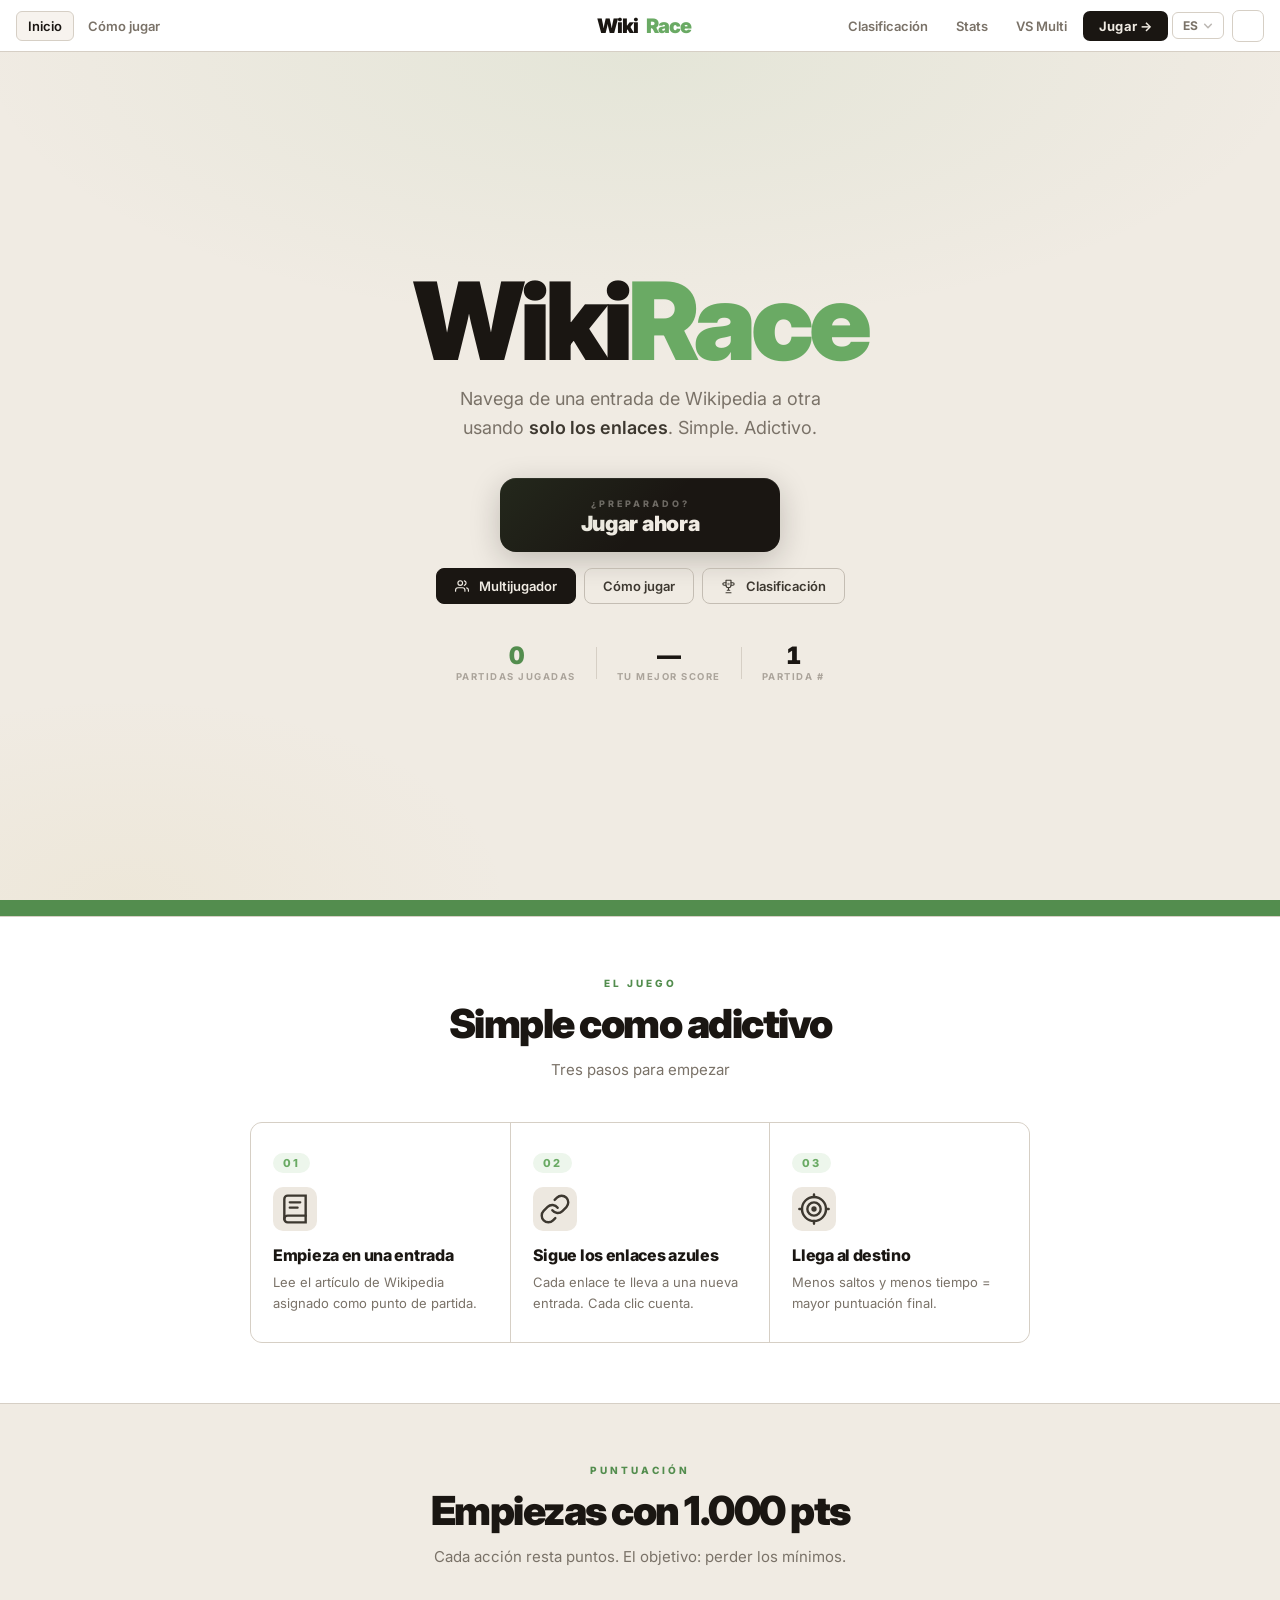
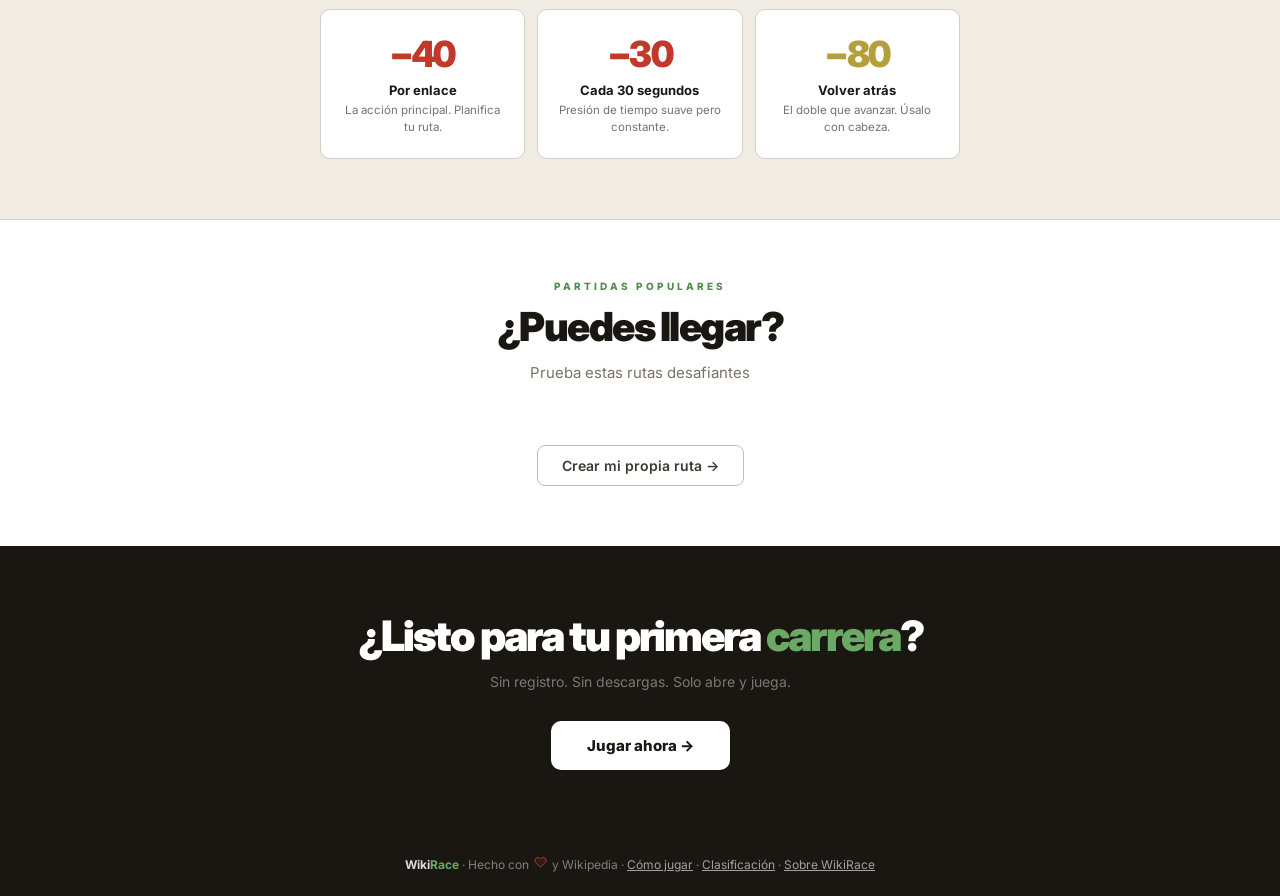
==== commit 76b89e8e: "subo estructura completa del juego" ====
--- a/index.html
+++ b/index.html
@@ -180,7 +180,7 @@
 
 </style>
 </head>
-<body>
+<body data-title-key="page.title.index">
 
 <!-- NAV -->
 <nav class="site-nav nav-centered">
@@ -210,7 +210,7 @@
   <a href="multi.html" class="nav-link" data-i18n="nav.multi">VS Multi</a>
   <a href="about.html" class="nav-link" data-i18n="nav.about">Acerca de</a>
   <a href="game.html" class="nav-cta btn-block" data-i18n="nav.play">Jugar &#x2192;</a>
-  <button class="nav-drawer-dm"><span class="dm-label">Modo oscuro</span><span class="dm-icon"></span></button>
+  <button class="nav-drawer-dm"><span class="dm-label" data-i18n="dm.dark">Modo oscuro</span><span class="dm-icon"></span></button>
   <div style="display:flex;gap:6px;flex-wrap:wrap;padding:10px 0;border-top:1px solid var(--border)"><button onclick="setLang('es')" style="flex:1;padding:8px 4px;border:1px solid var(--border);border-radius:6px;font-family:var(--font);font-size:12px;font-weight:800;cursor:pointer;background:none;color:var(--red)">ES</button><button onclick="setLang('en')" style="flex:1;padding:8px 4px;border:1px solid var(--border);border-radius:6px;font-family:var(--font);font-size:12px;font-weight:800;cursor:pointer;background:none;color:#1d4ed8">EN</button><button onclick="setLang('eu')" style="flex:1;padding:8px 4px;border:1px solid var(--border);border-radius:6px;font-family:var(--font);font-size:12px;font-weight:800;cursor:pointer;background:none;color:var(--green)">EU</button><button onclick="setLang('ca')" style="flex:1;padding:8px 4px;border:1px solid var(--border);border-radius:6px;font-family:var(--font);font-size:12px;font-weight:800;cursor:pointer;background:none;color:var(--yellow)">CA</button></div>
 </div>
 </div>
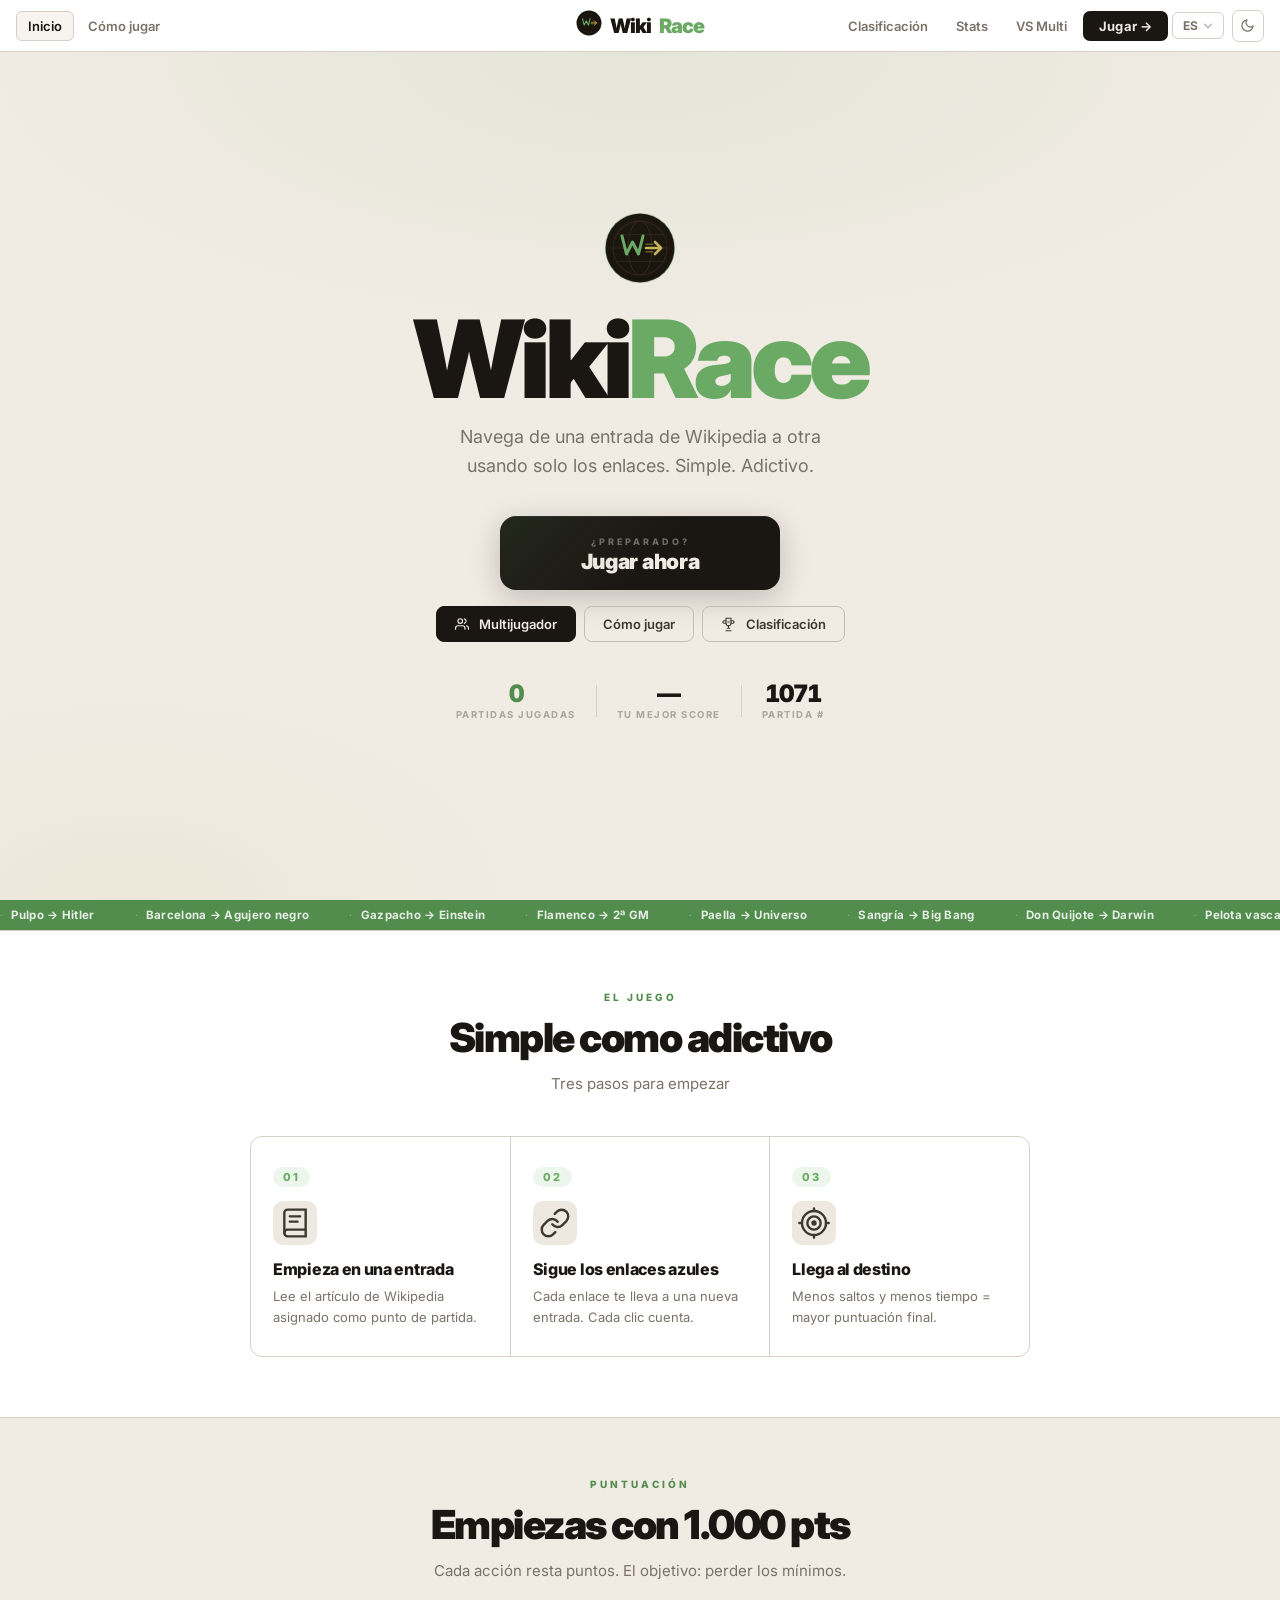
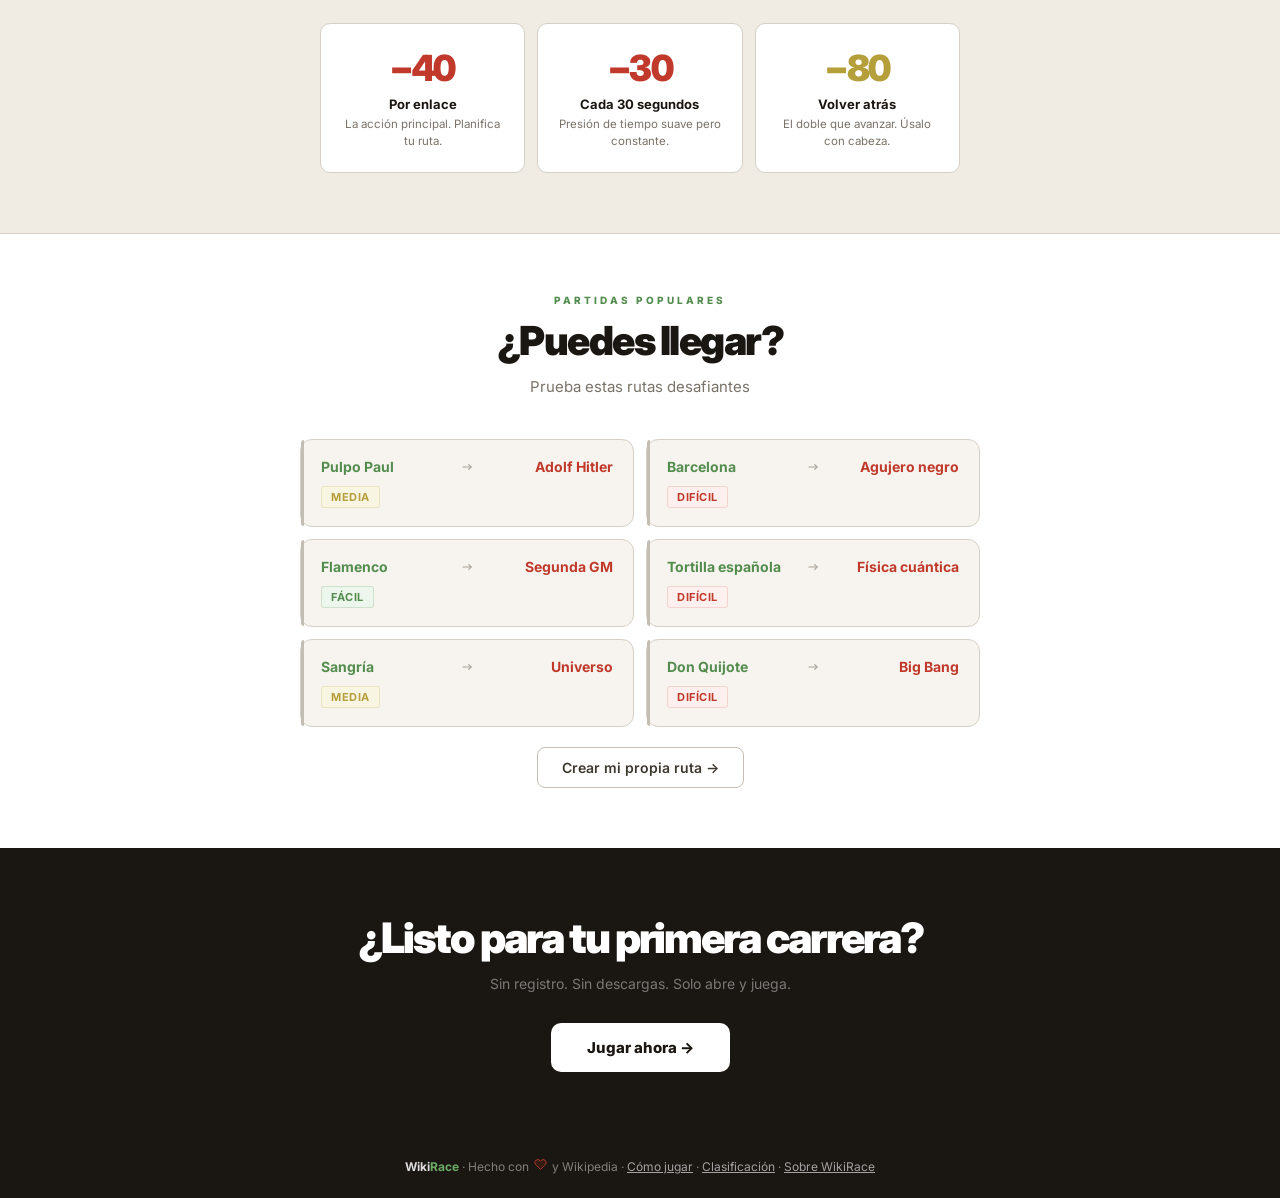
==== commit 0a426411: "subo estructura completa del juego" ====
--- a/index.html
+++ b/index.html
@@ -180,7 +180,7 @@
 
 </style>
 </head>
-<body data-title-key="page.title.index">
+<body>
 
 <!-- NAV -->
 <nav class="site-nav nav-centered">
@@ -210,7 +210,7 @@
   <a href="multi.html" class="nav-link" data-i18n="nav.multi">VS Multi</a>
   <a href="about.html" class="nav-link" data-i18n="nav.about">Acerca de</a>
   <a href="game.html" class="nav-cta btn-block" data-i18n="nav.play">Jugar &#x2192;</a>
-  <button class="nav-drawer-dm"><span class="dm-label" data-i18n="dm.dark">Modo oscuro</span><span class="dm-icon"></span></button>
+  <button class="nav-drawer-dm"><span class="dm-label">Modo oscuro</span><span class="dm-icon"></span></button>
   <div style="display:flex;gap:6px;flex-wrap:wrap;padding:10px 0;border-top:1px solid var(--border)"><button onclick="setLang('es')" style="flex:1;padding:8px 4px;border:1px solid var(--border);border-radius:6px;font-family:var(--font);font-size:12px;font-weight:800;cursor:pointer;background:none;color:var(--red)">ES</button><button onclick="setLang('en')" style="flex:1;padding:8px 4px;border:1px solid var(--border);border-radius:6px;font-family:var(--font);font-size:12px;font-weight:800;cursor:pointer;background:none;color:#1d4ed8">EN</button><button onclick="setLang('eu')" style="flex:1;padding:8px 4px;border:1px solid var(--border);border-radius:6px;font-family:var(--font);font-size:12px;font-weight:800;cursor:pointer;background:none;color:var(--green)">EU</button><button onclick="setLang('ca')" style="flex:1;padding:8px 4px;border:1px solid var(--border);border-radius:6px;font-family:var(--font);font-size:12px;font-weight:800;cursor:pointer;background:none;color:var(--yellow)">CA</button></div>
 </div>
 </div>
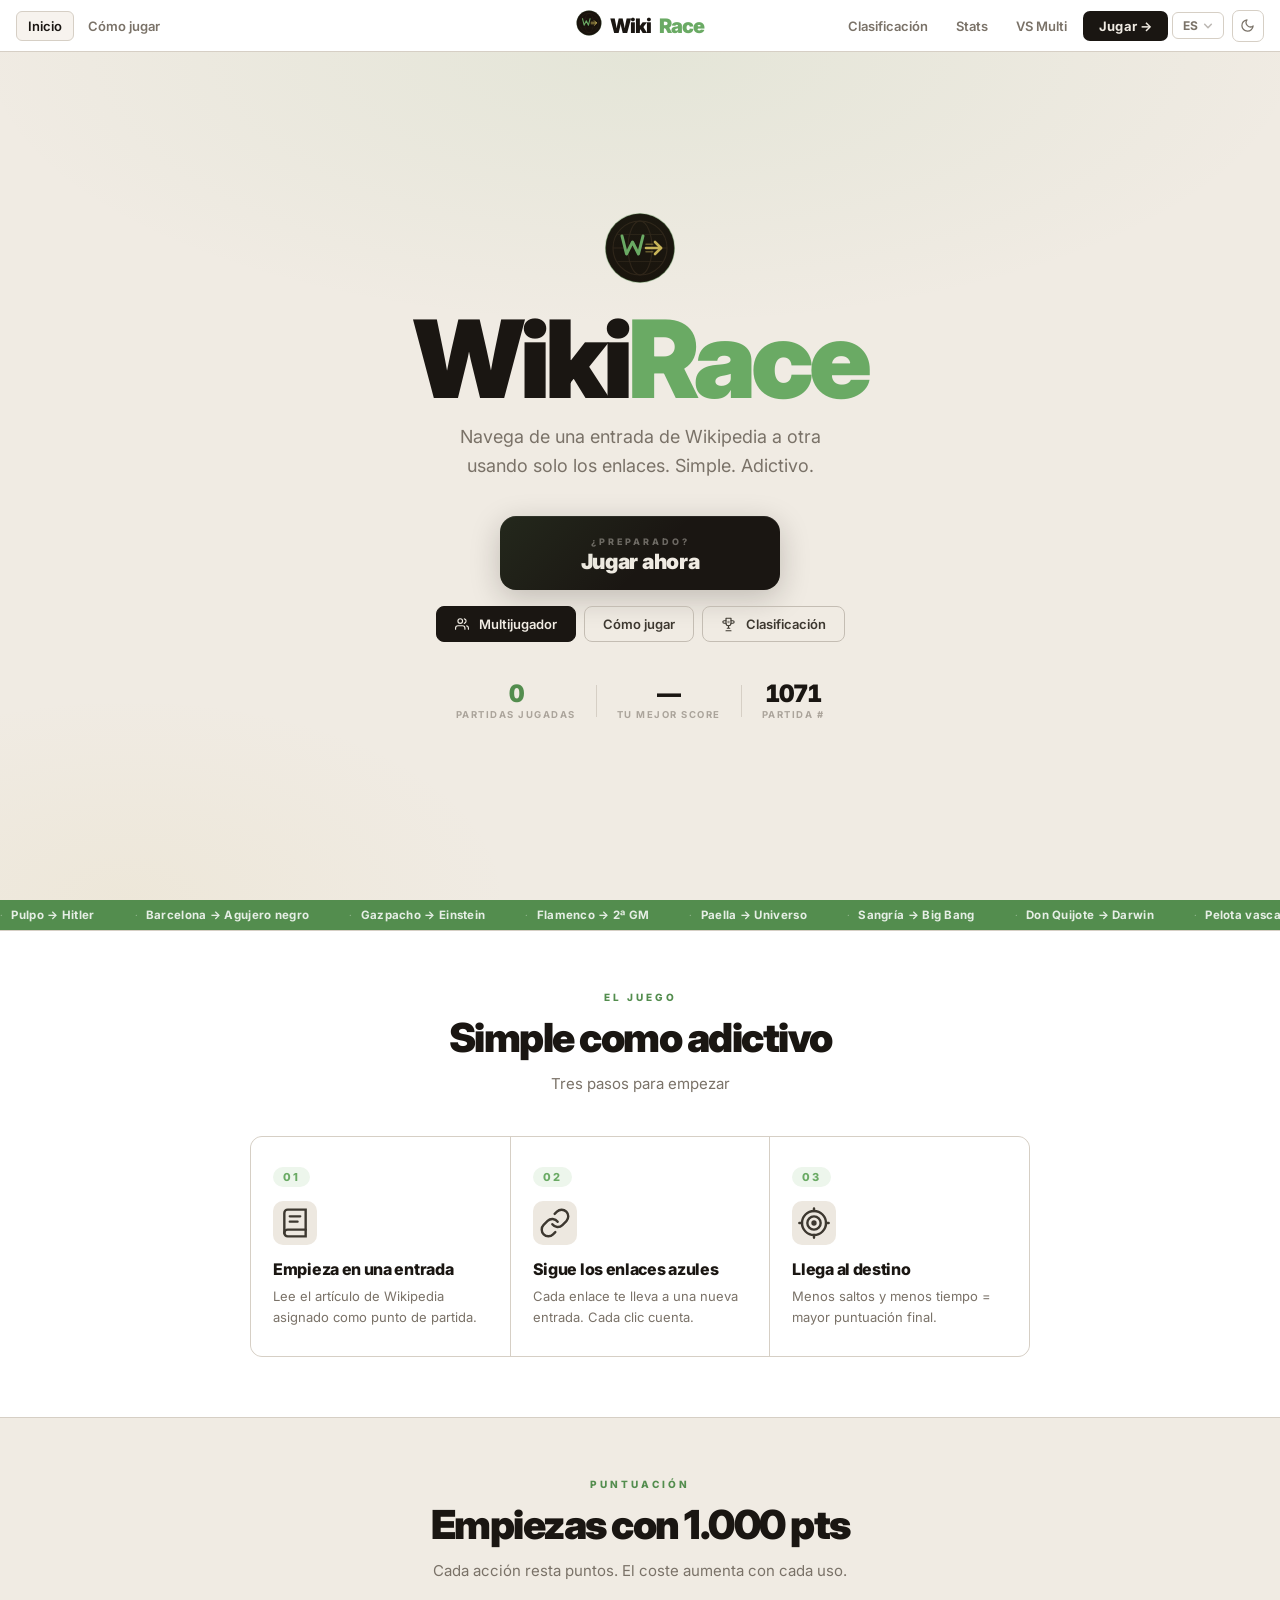
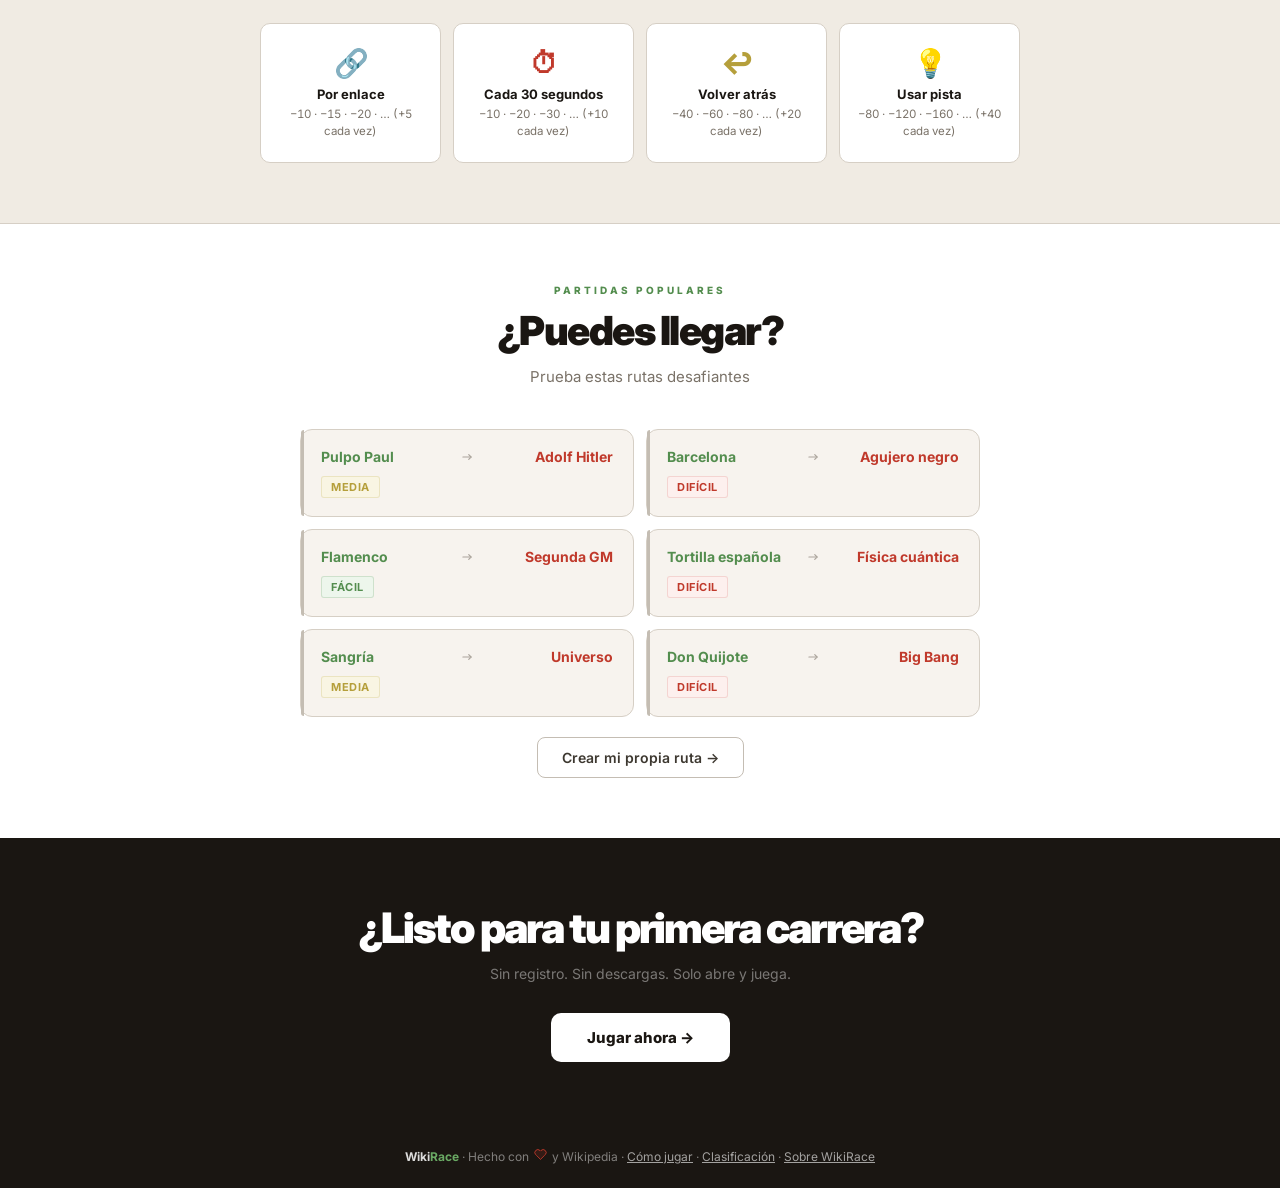
==== commit de8824ca: "subo estructura completa del juego" ====
--- a/index.html
+++ b/index.html
@@ -121,19 +121,21 @@
 /* ── SCORING ── */
 .scoring-section{padding:60px 20px;background:var(--bg)}
 .score-cards{
-  display:grid;grid-template-columns:repeat(3,1fr);
-  gap:12px;max-width:640px;margin:0 auto;
+  display:grid;grid-template-columns:repeat(4,1fr);
+  gap:12px;max-width:760px;margin:0 auto;
 }
 .sc-card{background:var(--surface);border:1px solid var(--border);border-radius:10px;padding:22px 18px;text-align:center}
-.scp{font-size:36px;font-weight:900;letter-spacing:-1.5px;margin-bottom:6px;font-variant-numeric:tabular-nums}
+.scp{font-size:28px;font-weight:900;letter-spacing:-1px;margin-bottom:6px}
 .scp.r{color:var(--red)}.scp.y{color:var(--yellow)}.scp.g{color:var(--green)}
 .sc-title{font-size:13px;font-weight:700;color:var(--ink);margin-bottom:4px}
-.sc-desc{font-size:11.5px;color:var(--ink3);line-height:1.5}
-@media(max-width:520px){
+.sc-desc{font-size:11.5px;color:var(--ink3);line-height:1.5;font-variant-numeric:tabular-nums}
+@media(max-width:640px){
+  .score-cards{grid-template-columns:1fr 1fr}
+}
+@media(max-width:400px){
   .score-cards{grid-template-columns:1fr;max-width:380px}
-  .sc-card{display:flex;align-items:center;gap:16px;text-align:left;padding:16px}
-  .scp{font-size:28px;flex-shrink:0;min-width:56px}
-  .sc-desc{display:none}
+  .sc-card{display:flex;align-items:center;gap:16px;text-align:left;padding:14px}
+  .scp{font-size:24px;flex-shrink:0;min-width:36px}
 }
 
 /* ── EXAMPLES ── */
@@ -285,22 +287,27 @@
   <div class="container">
     <div class="sec-label" data-i18n="score.label">Puntuación</div>
     <h2 class="sec-title" data-i18n="score.title">Empiezas con 1.000 pts</h2>
-    <p class="sec-desc" data-i18n="score.desc">Cada acción resta puntos. El objetivo: perder los mínimos.</p>
+    <p class="sec-desc" data-i18n="score.desc">Cada acción resta puntos. El coste aumenta con cada uso.</p>
     <div class="score-cards">
       <div class="sc-card">
-        <div class="scp r">−40</div>
+        <div class="scp r">🔗</div>
         <div class="sc-title" data-i18n="sc1.title">Por enlace</div>
-        <p class="sc-desc" data-i18n="sc1.desc">La acción principal. Planifica tu ruta.</p>
+        <p class="sc-desc" data-i18n="sc1.desc">−10 · −15 · −20 · … (+5 cada vez)</p>
       </div>
       <div class="sc-card">
-        <div class="scp r">−30</div>
+        <div class="scp r">⏱</div>
         <div class="sc-title" data-i18n="sc2.title">Cada 30 segundos</div>
-        <p class="sc-desc" data-i18n="sc2.desc">Presión de tiempo suave pero constante.</p>
+        <p class="sc-desc" data-i18n="sc2.desc">−10 · −20 · −30 · … (+10 cada vez)</p>
       </div>
       <div class="sc-card">
-        <div class="scp y">−80</div>
+        <div class="scp y">↩</div>
         <div class="sc-title" data-i18n="sc3.title">Volver atrás</div>
-        <p class="sc-desc" data-i18n="sc3.desc">El doble que avanzar. Úsalo con cabeza.</p>
+        <p class="sc-desc" data-i18n="sc3.desc">−40 · −60 · −80 · … (+20 cada vez)</p>
+      </div>
+      <div class="sc-card">
+        <div class="scp y">💡</div>
+        <div class="sc-title" data-i18n="sc4.title">Usar pista</div>
+        <p class="sc-desc" data-i18n="sc4.desc">−80 · −120 · −160 · … (+40 cada vez)</p>
       </div>
     </div>
   </div>
